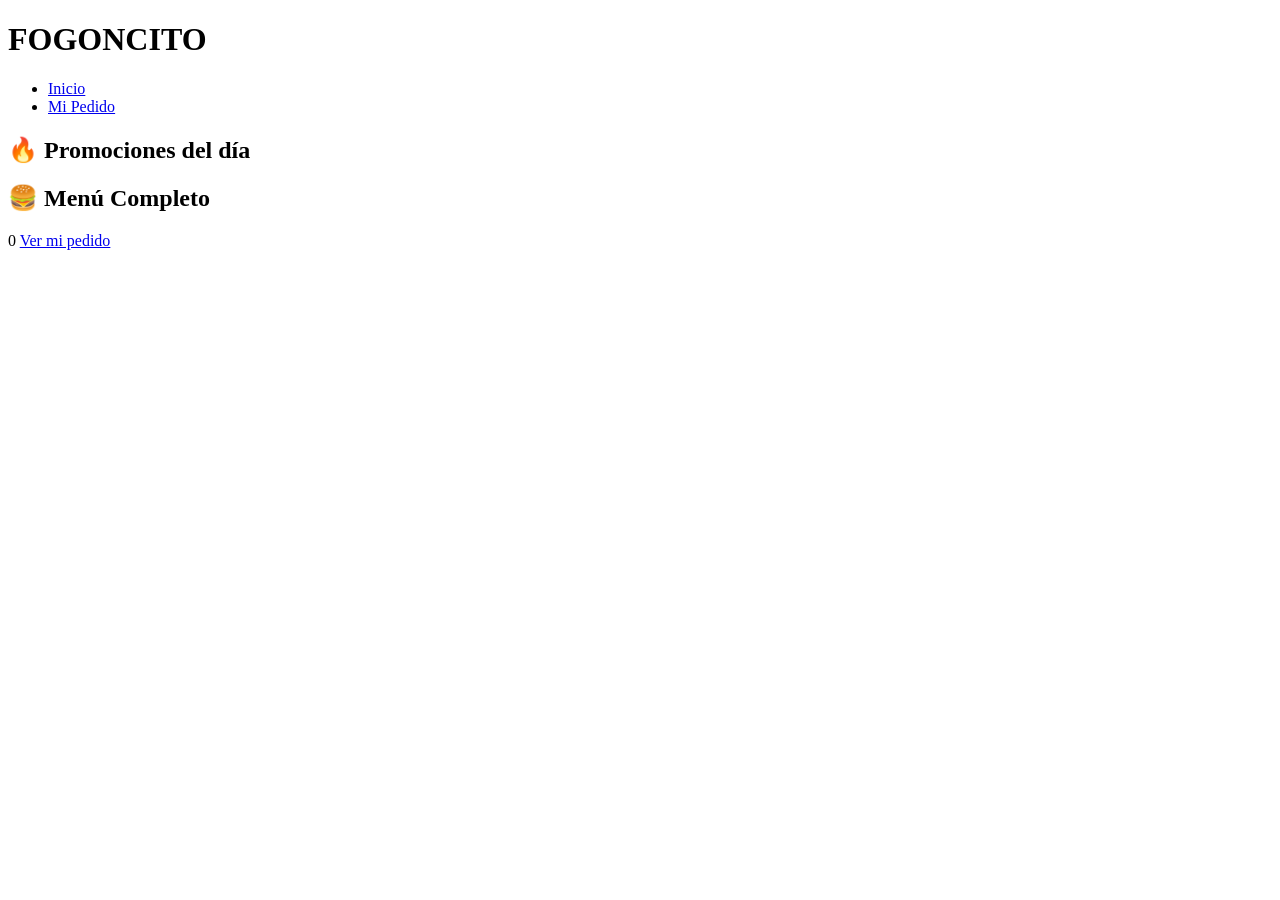
==== index.html @ dc1cc65f "Estructura HTML y estilos base del menú" ====
<!DOCTYPE html>
<html lang="es">
<head>
    <meta charset="UTF-8">
    <meta name="viewport" content="width=device-width, initial-scale=1.0">
    <title>Fogoncito - Hamburguesas</title>
    
    <!-- Conexion con el CSS -->
     <link rel="stylesheet" href="css/styles.css">
</head>
<body>
    <header>
    <div class="logo">
        <h1>FOGONCITO</h1> <!-- Único H1 de la página -->
    </div>
    <nav>
        <ul>
            <li><a href="index.html">Inicio</a></li>
            <li><a href="pages/pedido.html">Mi Pedido</a></li>
        </ul>
    </nav>
</header>

    <!-- Conexion con JS -->
  <script src="js/main.js"></script>
 </body>
</html>
<main>
    <section id="promociones">
        <h2>🔥 Promociones del día</h2>
        <div class="grilla-productos" id="contenedor-promos">
            <!-- JavaScript va a inyectar las tarjetas acá -->
        </div>
    </section>

    <section id="menu-completo">
        <h2>🍔 Menú Completo</h2>
        <div class="grilla-productos" id="contenedor-menu">
            <!-- JavaScript va a inyectar las tarjetas acá -->
        </div>
    </section>
</main>
<footer>
    <div class="carrito-flotante">
        <span id="contador-carrito">0</span>
        <a href="pages/pedido.html">Ver mi pedido</a>
    </div>
</footer>
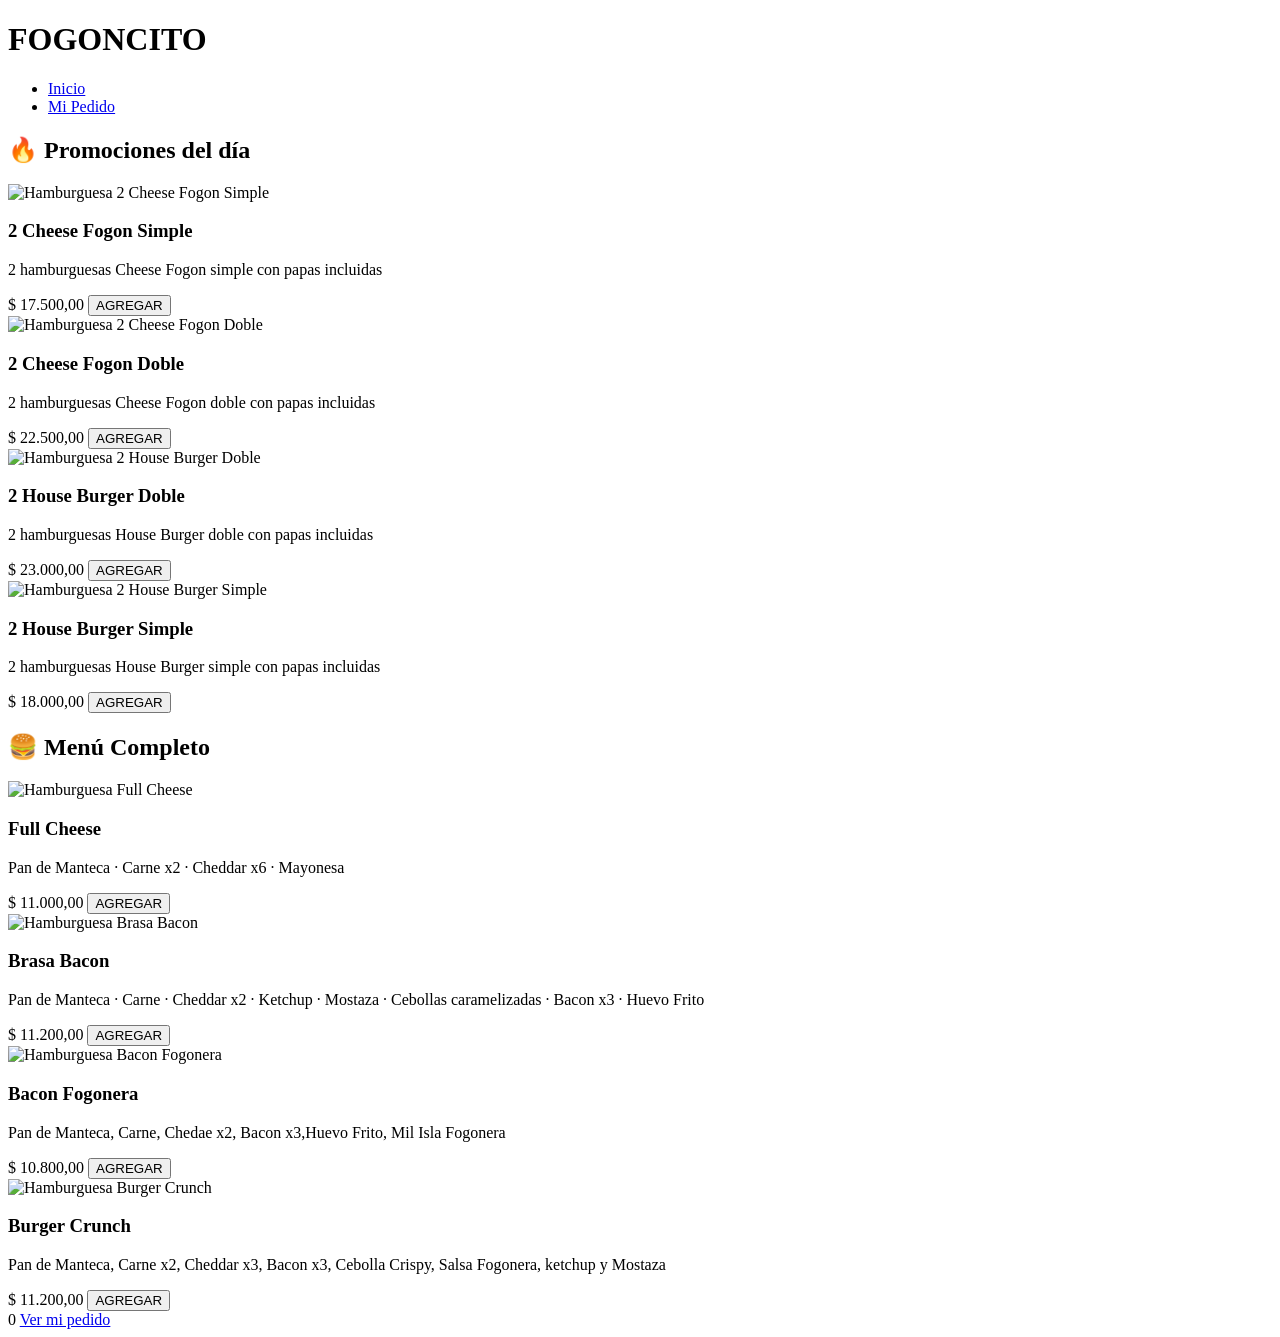
==== commit 6abe8f3a: "Primer commit: Proyecto Fogoncito corregido" ====
--- a/index.html
+++ b/index.html
@@ -10,39 +10,43 @@
 </head>
 <body>
     <header>
-    <div class="logo">
-        <h1>FOGONCITO</h1> <!-- Único H1 de la página -->
-    </div>
-    <nav>
-        <ul>
-            <li><a href="index.html">Inicio</a></li>
-            <li><a href="pages/pedido.html">Mi Pedido</a></li>
-        </ul>
-    </nav>
-</header>
+        <div class="logo">
+            <h1>FOGONCITO</h1> <!-- Único H1 de la página -->
+        </div>
+        <nav>
+            <ul>
+                <li><a href="index.html">Inicio</a></li>
+                <li><a href="pages/pedido.html">Mi Pedido</a></li>
+            </ul>
+        </nav>
+    </header>
 
-    <!-- Conexion con JS -->
-  <script src="js/main.js"></script>
- </body>
-</html>
-<main>
-    <section id="promociones">
-        <h2>🔥 Promociones del día</h2>
-        <div class="grilla-productos" id="contenedor-promos">
-            <!-- JavaScript va a inyectar las tarjetas acá -->
+    <!-- El <main> ahora está DENTRO del body -->
+    <main>
+        <section id="promociones">
+            <h2>🔥 Promociones del día</h2>
+            <div class="grilla-productos" id="contenedor-promos">
+                <!-- JavaScript va a inyectar las tarjetas acá -->
+            </div>
+        </section>
+
+        <section id="menu-completo">
+            <h2>🍔 Menú Completo</h2>
+            <div class="grilla-productos" id="contenedor-menu">
+                <!-- JavaScript va a inyectar las tarjetas acá -->
+            </div>
+        </section>
+    </main>
+
+    <!-- El <footer> ahora está DENTRO del body -->
+    <footer>
+        <div class="carrito-flotante">
+            <span id="contador-carrito">0</span>
+            <a href="pages/pedido.html">Ver mi pedido</a>
         </div>
-    </section>
+    </footer>
 
-    <section id="menu-completo">
-        <h2>🍔 Menú Completo</h2>
-        <div class="grilla-productos" id="contenedor-menu">
-            <!-- JavaScript va a inyectar las tarjetas acá -->
-        </div>
-    </section>
-</main>
-<footer>
-    <div class="carrito-flotante">
-        <span id="contador-carrito">0</span>
-        <a href="pages/pedido.html">Ver mi pedido</a>
-    </div>
-</footer>+    <!-- Conexion con JS (al final del body, es una buena práctica) -->
+    <script src="js/main.js"></script>
+</body>
+</html>
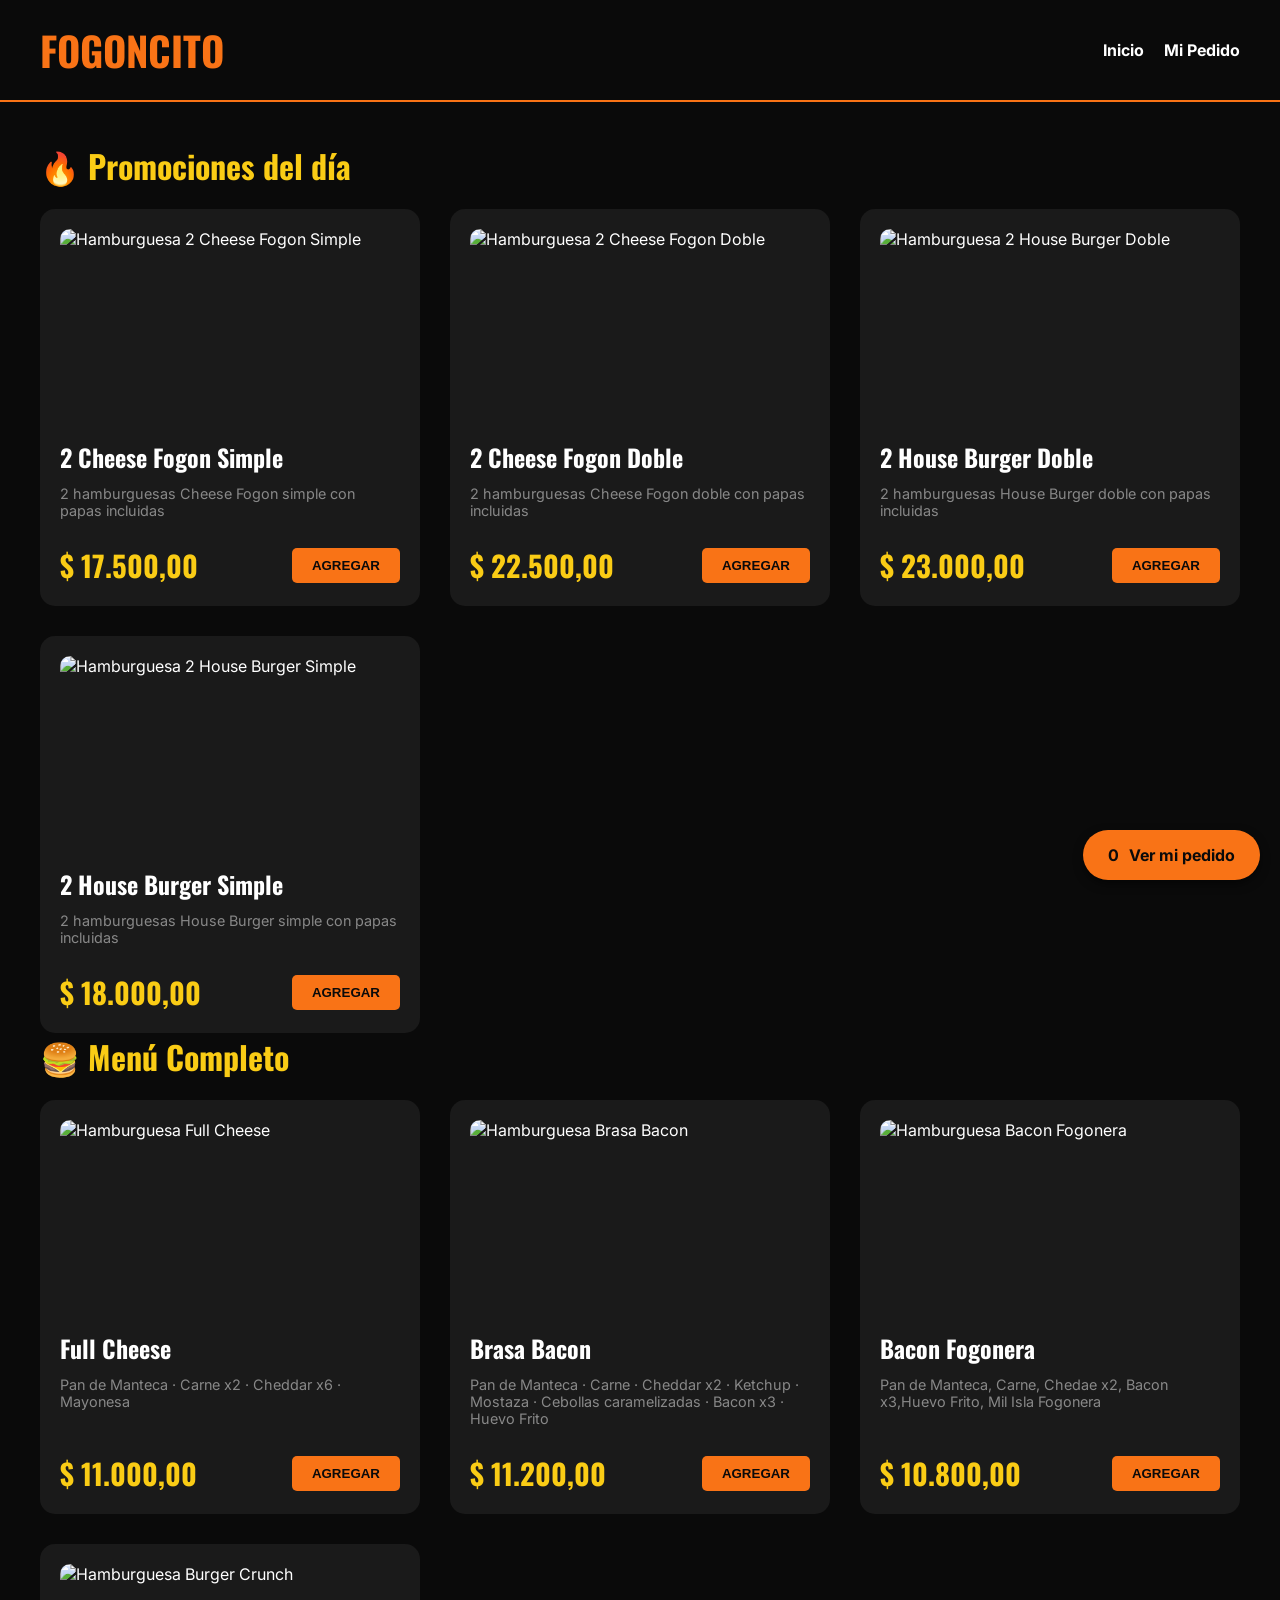
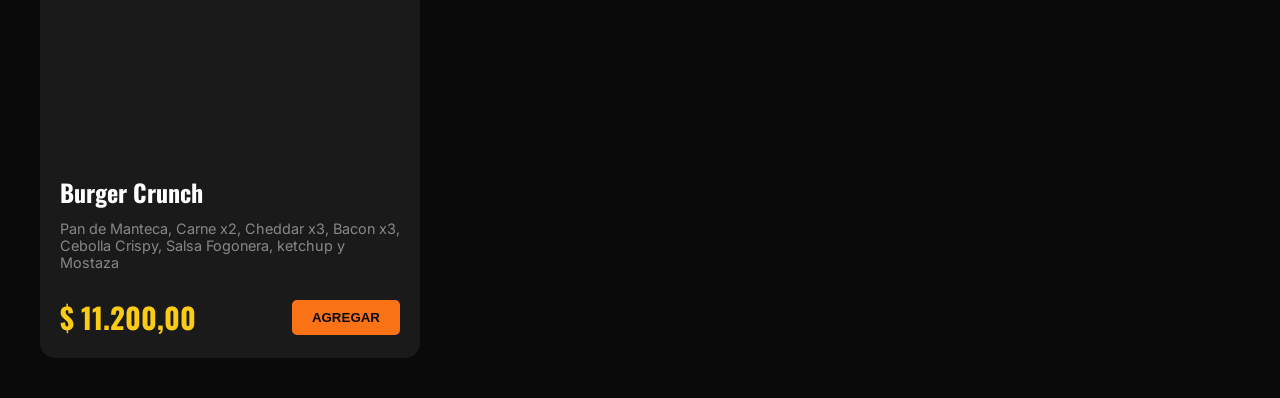
==== commit 3700c2a7: "Corrijo nombre de archivo css y rutas" ====
--- a/index.html
+++ b/index.html
@@ -4,14 +4,12 @@
     <meta charset="UTF-8">
     <meta name="viewport" content="width=device-width, initial-scale=1.0">
     <title>Fogoncito - Hamburguesas</title>
-    
-    <!-- Conexion con el CSS -->
-     <link rel="stylesheet" href="css/styles.css">
+    <link rel="stylesheet" href="css/style.css">
 </head>
 <body>
     <header>
         <div class="logo">
-            <h1>FOGONCITO</h1> <!-- Único H1 de la página -->
+            <h1>FOGONCITO</h1>
         </div>
         <nav>
             <ul>
@@ -21,24 +19,19 @@
         </nav>
     </header>
 
-    <!-- El <main> ahora está DENTRO del body -->
+    <!-- ACÁ VA EL MAIN, ADENTRO DEL BODY -->
     <main>
         <section id="promociones">
             <h2>🔥 Promociones del día</h2>
-            <div class="grilla-productos" id="contenedor-promos">
-                <!-- JavaScript va a inyectar las tarjetas acá -->
-            </div>
+            <div class="grilla-productos" id="contenedor-promos"></div>
         </section>
 
         <section id="menu-completo">
             <h2>🍔 Menú Completo</h2>
-            <div class="grilla-productos" id="contenedor-menu">
-                <!-- JavaScript va a inyectar las tarjetas acá -->
-            </div>
+            <div class="grilla-productos" id="contenedor-menu"></div>
         </section>
     </main>
 
-    <!-- El <footer> ahora está DENTRO del body -->
     <footer>
         <div class="carrito-flotante">
             <span id="contador-carrito">0</span>
@@ -46,7 +39,7 @@
         </div>
     </footer>
 
-    <!-- Conexion con JS (al final del body, es una buena práctica) -->
+    <!-- EL SCRIPT VA AL FINAL, ANTES DE CERRAR EL BODY -->
     <script src="js/main.js"></script>
 </body>
 </html>
--- a/css/style.css
+++ b/css/style.css
@@ -0,0 +1,312 @@
+/* Importar fuentes de Google (Oswald para títulos, Inter para texto) */
+@import url('https://fonts.googleapis.com/css2?family=Inter:wght@400;700&family=Oswald:wght@500;700&display=swap');
+
+/* Variables CSS (Colores de Fogoncito) */
+:root {
+    --fondo-oscuro: #0a0a0a;
+    --fondo-tarjeta: #1a1a1a;
+    --naranja-fuego: #f97316;
+    --amarillo: #facc15;
+    --texto-blanco: #ffffff;
+    --texto-gris: #888888;
+    --fuente-titulo: 'Oswald', sans-serif;
+    --fuente-cuerpo: 'Inter', sans-serif;
+}
+
+/* Reset básico */
+* {
+    margin: 0;
+    padding: 0;
+    box-sizing: border-box;
+}
+
+body {
+    background-color: var(--fondo-oscuro);
+    color: var(--texto-blanco);
+    font-family: var(--fuente-cuerpo);
+}
+
+/* Estilos del Header */
+header {
+    display: flex;
+    justify-content: space-between;
+    align-items: center;
+    padding: 20px 40px;
+    background-color: var(--fondo-oscuro);
+    border-bottom: 2px solid var(--naranja-fuego);
+}
+
+header h1 {
+    font-family: var(--fuente-titulo);
+    color: var(--naranja-fuego);
+    font-size: 2.5rem;
+}
+
+nav ul {
+    list-style: none;
+    display: flex;
+    gap: 20px;
+}
+
+nav a {
+    color: var(--texto-blanco);
+    text-decoration: none;
+    font-weight: bold;
+}
+
+nav a:hover {
+    color: var(--amarillo); /* Estado hover */
+}
+
+/* Secciones y Grillas (Grid) */
+main {
+    padding: 40px;
+}
+
+h2 {
+    font-family: var(--fuente-titulo);
+    color: var(--amarillo);
+    margin-bottom: 20px;
+    font-size: 2rem;
+}
+
+.grilla-productos {
+    display: grid;
+    grid-template-columns: repeat(auto-fit, minmax(300px, 1fr)); /* Responsive automático */
+    gap: 30px;
+}
+
+/* Tarjeta de Producto */
+.tarjeta-producto {
+    background-color: var(--fondo-tarjeta);
+    border-radius: 15px;
+    padding: 20px;
+    display: flex;
+    flex-direction: column;
+    gap: 10px;
+}
+
+.tarjeta-producto img {
+    width: 100%;
+    height: 200px;
+    object-fit: cover;
+    border-radius: 10px;
+}
+
+.tarjeta-producto h3 {
+    font-family: var(--fuente-titulo);
+    font-size: 1.5rem;
+}
+
+.tarjeta-producto p {
+    color: var(--texto-gris);
+    font-size: 0.9rem;
+    flex-grow: 1; /* Empuja el precio hacia abajo */
+}
+
+.precio-y-boton {
+    display: flex;
+    justify-content: space-between;
+    align-items: center;
+    margin-top: 15px;
+}
+
+.precio {
+    font-family: var(--fuente-titulo);
+    color: var(--amarillo); /* Precio destacado (Corrección E1) */
+    font-size: 1.8rem;
+    font-weight: bold;
+}
+
+.btn-agregar {
+    background-color: var(--naranja-fuego);
+    color: var(--fondo-oscuro);
+    border: none;
+    padding: 10px 20px;
+    border-radius: 5px;
+    font-weight: bold;
+    cursor: pointer;
+    transition: transform 0.2s;
+}
+
+.btn-agregar:hover {
+    background-color: var(--amarillo);
+    transform: scale(1.05); /* Efecto hover */
+}
+
+/* Footer / Carrito Flotante */
+.carrito-flotante {
+    position: fixed;
+    bottom: 20px;
+    right: 20px;
+    background-color: var(--naranja-fuego);
+    color: var(--fondo-oscuro);
+    padding: 15px 25px;
+    border-radius: 50px;
+    font-weight: bold;
+    box-shadow: 0 4px 10px rgba(0,0,0,0.5);
+    display: flex;
+    align-items: center;
+    gap: 10px;
+}
+
+.carrito-flotante a {
+    color: var(--fondo-oscuro);
+    text-decoration: none;
+}
+
+/* MEDIA QUERY (Responsive) */
+@media (max-width: 768px) {
+    header {
+        flex-direction: column;
+        gap: 10px;
+    }
+    main {
+        padding: 20px;
+    }
+    .grilla-productos {
+        grid-template-columns: 1fr; /* Una sola columna en celular */
+    }
+}
+/* ========================================= */
+/* ESTILOS PARA LA PÁGINA DE PEDIDO          */
+/* ========================================= */
+
+.lista-carrito {
+    background-color: var(--fondo-tarjeta);
+    border-radius: 15px;
+    padding: 20px;
+    margin-bottom: 20px;
+    min-height: 100px;
+}
+
+/* Estilo de cada fila del carrito */
+.item-carrito {
+    display: flex;
+    justify-content: space-between;
+    align-items: center;
+    padding: 10px 0;
+    border-bottom: 1px solid #333;
+}
+
+.item-carrito:last-child {
+    border-bottom: none;
+}
+
+.item-nombre {
+    font-weight: bold;
+}
+
+.item-precio {
+    color: var(--amarillo);
+    font-family: var(--fuente-titulo);
+    font-size: 1.2rem;
+}
+
+/* Carrito vacío */
+.carrito-vacio {
+    color: var(--texto-gris);
+    text-align: center;
+    padding: 20px;
+}
+
+/* Total a pagar */
+.total-pedido {
+    text-align: right;
+    margin-bottom: 40px;
+    padding-right: 20px;
+}
+
+.total-pedido h3 {
+    font-family: var(--fuente-titulo);
+    font-size: 2rem;
+    color: var(--amarillo);
+}
+
+/* Formulario */
+.formulario-datos {
+    background-color: var(--fondo-tarjeta);
+    border-radius: 15px;
+    padding: 30px;
+    max-width: 600px;
+    margin: 0 auto;
+}
+
+.formulario-datos h2 {
+    margin-bottom: 20px;
+}
+
+.campo {
+    display: flex;
+    flex-direction: column;
+    margin-bottom: 20px;
+}
+
+.campo label {
+    font-weight: bold;
+    margin-bottom: 5px;
+    color: var(--texto-blanco);
+}
+
+.campo input {
+    padding: 12px;
+    border-radius: 8px;
+    border: 2px solid #333;
+    background-color: var(--fondo-oscuro);
+    color: var(--texto-blanco);
+    font-size: 1rem;
+    font-family: var(--fuente-cuerpo);
+    transition: border-color 0.3s;
+}
+
+/* Estado focus del input (accesibilidad) */
+.campo input:focus {
+    outline: none;
+    border-color: var(--naranja-fuego);
+}
+
+/* Mensaje de error del formulario */
+.error-mensaje {
+    color: #ff4444;
+    font-size: 0.85rem;
+    margin-top: 5px;
+    min-height: 20px; /* Reserva espacio para que no salte el layout */
+}
+
+/* Info del envío (E4 del feedback) */
+.info-envio {
+    background-color: #2a2a2a;
+    padding: 12px;
+    border-radius: 8px;
+    margin-bottom: 20px;
+    color: var(--texto-gris);
+    border-left: 4px solid var(--naranja-fuego);
+}
+
+.info-envio strong {
+    color: var(--amarillo);
+}
+
+/* Botón de confirmar */
+.btn-confirmar {
+    width: 100%;
+    background-color: var(--naranja-fuego);
+    color: var(--fondo-oscuro);
+    border: none;
+    padding: 15px;
+    border-radius: 8px;
+    font-family: var(--fuente-titulo);
+    font-size: 1.3rem;
+    font-weight: bold;
+    cursor: pointer;
+    transition: background-color 0.3s, transform 0.2s;
+}
+
+.btn-confirmar:hover {
+    background-color: var(--amarillo);
+    transform: scale(1.02);
+}
+
+.btn-confirmar:focus {
+    outline: 3px solid var(--amarillo);
+}
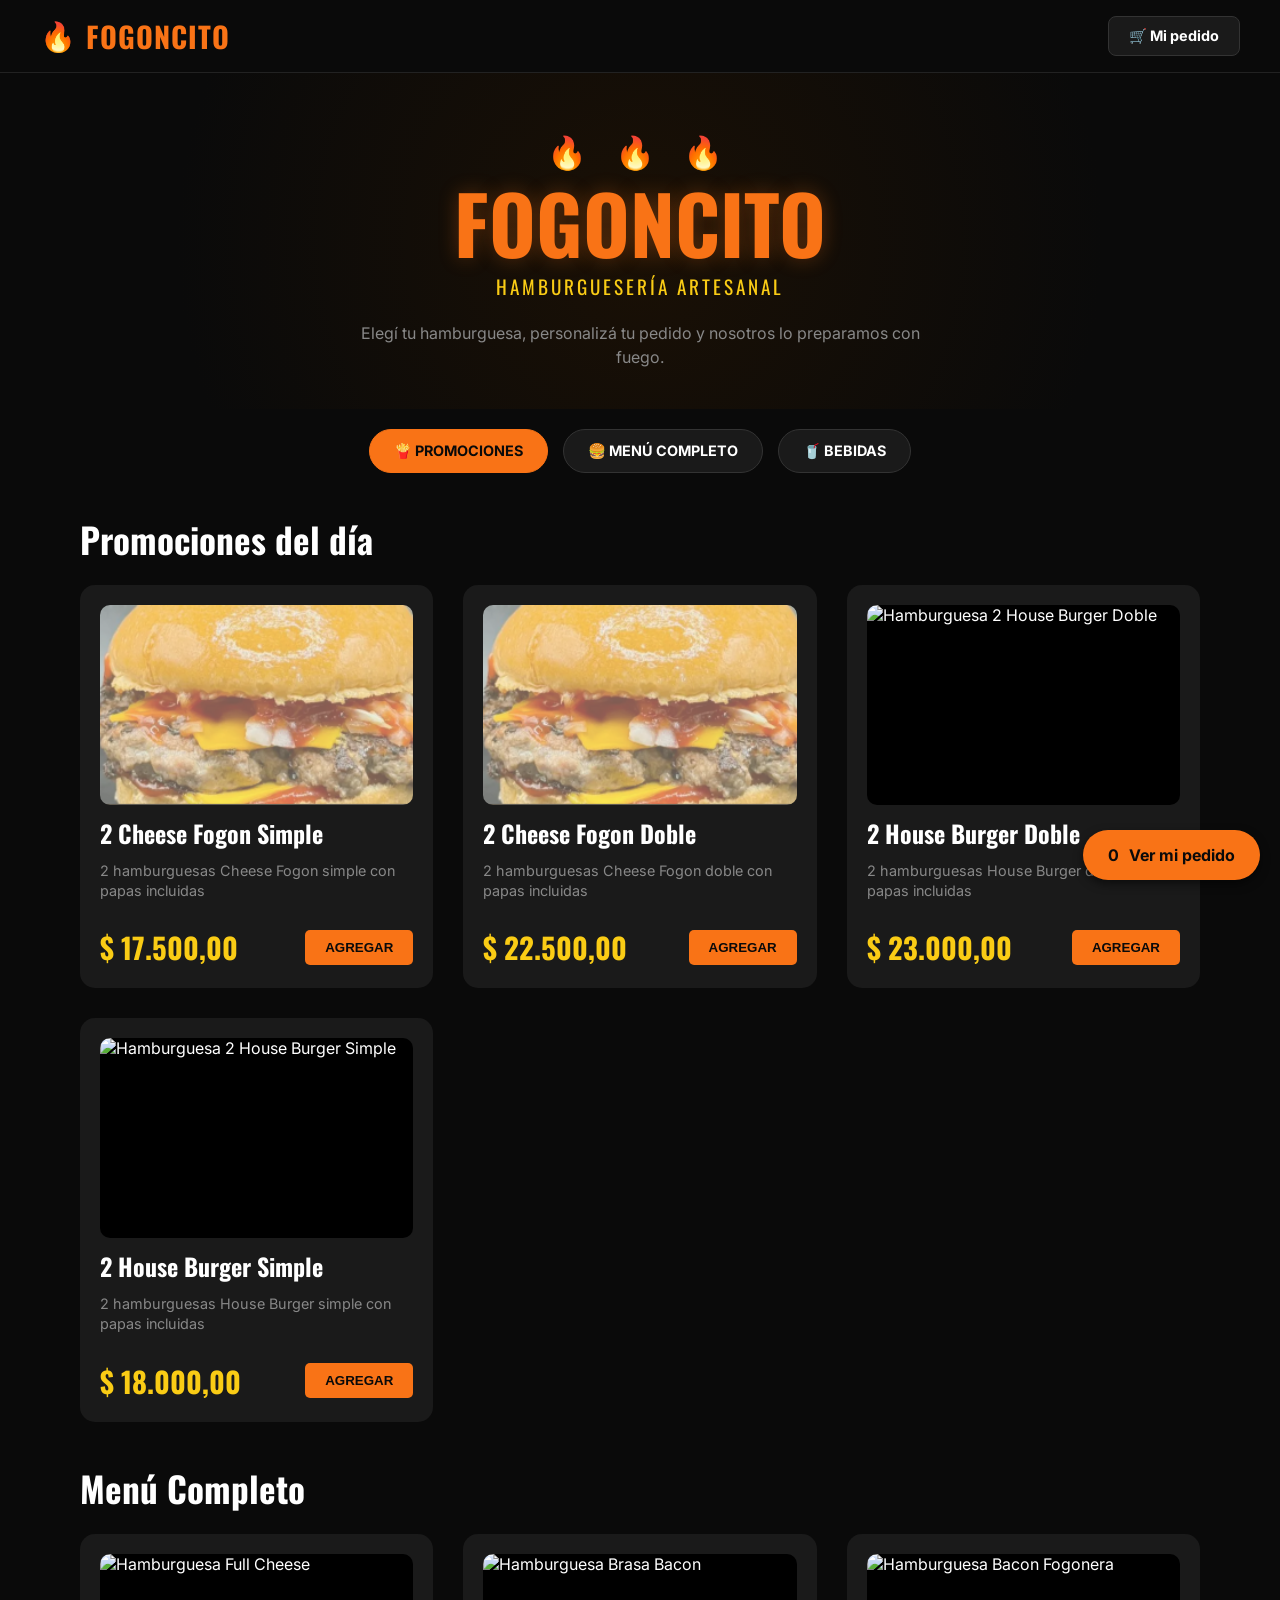
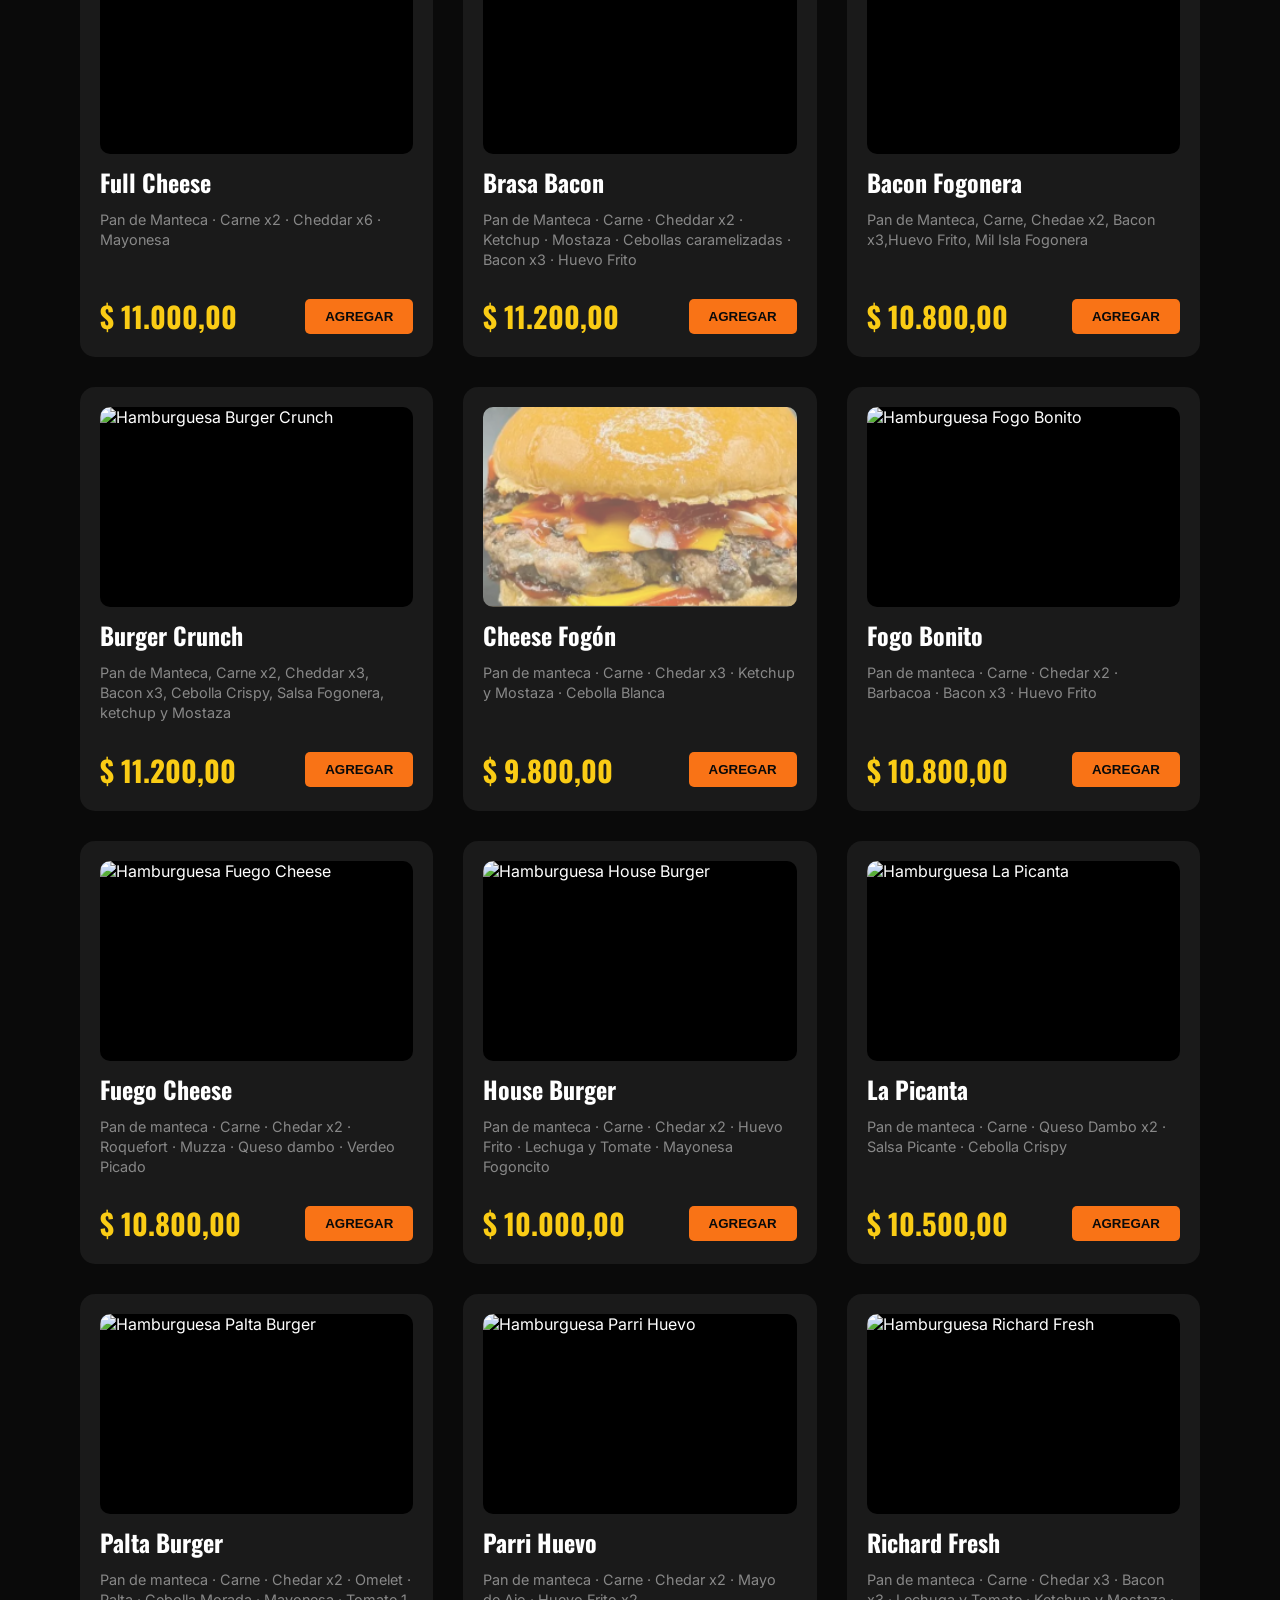
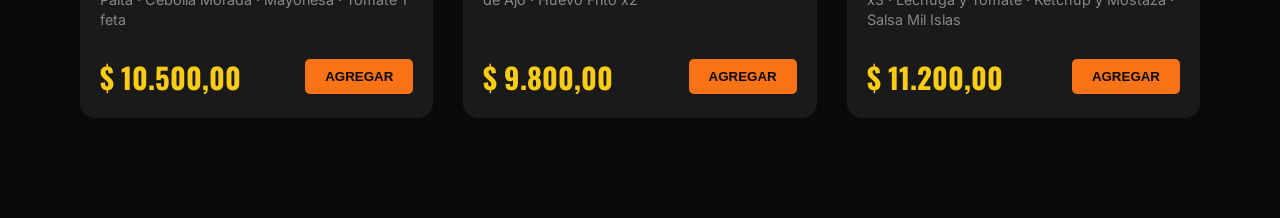
==== commit 8b78433d: "Corrección de estilos y estructura según diseño de Figma" ====
--- a/index.html
+++ b/index.html
@@ -7,31 +7,49 @@
     <link rel="stylesheet" href="css/style.css">
 </head>
 <body>
+    <!-- HEADER -->
     <header>
         <div class="logo">
+            <span class="logo-icon">🔥</span>
             <h1>FOGONCITO</h1>
         </div>
         <nav>
             <ul>
-                <li><a href="index.html">Inicio</a></li>
-                <li><a href="pages/pedido.html">Mi Pedido</a></li>
+                <!-- El botón de Mi Pedido ahora tiene estilo de botón -->
+                <li><a href="pages/pedido.html" class="btn-header">🛒 Mi pedido</a></li>
             </ul>
         </nav>
     </header>
 
-    <!-- ACÁ VA EL MAIN, ADENTRO DEL BODY -->
+    <!-- HERO SECTION (Nuevo, según Figma) -->
+    <section class="hero">
+        <div class="hero-iconos">🔥 🔥 🔥</div>
+        <h1 class="hero-titulo">FOGONCITO</h1>
+        <p class="hero-subtitulo">HAMBURGUESERÍA ARTESANAL</p>
+        <p class="hero-descripcion">Elegí tu hamburguesa, personalizá tu pedido y nosotros lo preparamos con fuego.</p>
+    </section>
+
+    <!-- FILTROS / BOTONES DE CATEGORÍA (Nuevo, según Figma) -->
+    <div class="filtros">
+        <button class="btn-filtro activo">🍟 PROMOCIONES</button>
+        <button class="btn-filtro">🍔 MENÚ COMPLETO</button>
+        <button class="btn-filtro">🥤 BEBIDAS</button>
+    </div>
+
+    <!-- MAIN -->
     <main>
         <section id="promociones">
-            <h2>🔥 Promociones del día</h2>
+            <h2>Promociones del día</h2>
             <div class="grilla-productos" id="contenedor-promos"></div>
         </section>
 
         <section id="menu-completo">
-            <h2>🍔 Menú Completo</h2>
+            <h2>Menú Completo</h2>
             <div class="grilla-productos" id="contenedor-menu"></div>
         </section>
     </main>
 
+    <!-- FOOTER / CARRITO FLOTANTE -->
     <footer>
         <div class="carrito-flotante">
             <span id="contador-carrito">0</span>
@@ -39,7 +57,6 @@
         </div>
     </footer>
 
-    <!-- EL SCRIPT VA AL FINAL, ANTES DE CERRAR EL BODY -->
     <script src="js/main.js"></script>
 </body>
 </html>
--- a/css/style.css
+++ b/css/style.css
@@ -26,20 +26,33 @@
     font-family: var(--fuente-cuerpo);
 }
 
-/* Estilos del Header */
+/* ========================================= */
+/* ESTILOS DEL HEADER                        */
+/* ========================================= */
 header {
     display: flex;
     justify-content: space-between;
     align-items: center;
-    padding: 20px 40px;
+    padding: 15px 40px;
     background-color: var(--fondo-oscuro);
-    border-bottom: 2px solid var(--naranja-fuego);
+    border-bottom: 1px solid #222;
+}
+
+.logo {
+    display: flex;
+    align-items: center;
+    gap: 10px;
+}
+
+.logo-icon {
+    font-size: 1.8rem;
 }
 
 header h1 {
     font-family: var(--fuente-titulo);
     color: var(--naranja-fuego);
-    font-size: 2.5rem;
+    font-size: 1.8rem;
+    letter-spacing: 1px;
 }
 
 nav ul {
@@ -48,32 +61,119 @@
     gap: 20px;
 }
 
-nav a {
+.btn-header {
+    background-color: #1a1a1a;
     color: var(--texto-blanco);
     text-decoration: none;
-    font-weight: bold;
-}
-
-nav a:hover {
-    color: var(--amarillo); /* Estado hover */
-}
-
-/* Secciones y Grillas (Grid) */
+    padding: 10px 20px;
+    border-radius: 8px;
+    font-weight: bold;
+    font-size: 0.9rem;
+    display: flex;
+    align-items: center;
+    gap: 8px;
+    border: 1px solid #333;
+    transition: background 0.3s;
+}
+
+.btn-header:hover {
+    background-color: #333;
+}
+
+/* ========================================= */
+/* HERO SECTION (Nuevo)                      */
+/* ========================================= */
+.hero {
+    text-align: center;
+    padding: 60px 20px 40px;
+    background: radial-gradient(circle at center, #1a1005 0%, var(--fondo-oscuro) 70%);
+}
+
+.hero-iconos {
+    font-size: 2rem;
+    margin-bottom: 10px;
+    letter-spacing: 10px;
+}
+
+.hero-titulo {
+    font-family: var(--fuente-titulo);
+    font-size: 5rem;
+    color: var(--naranja-fuego);
+    line-height: 1;
+    margin-bottom: 10px;
+    text-shadow: 0 0 20px rgba(249, 115, 22, 0.3);
+}
+
+.hero-subtitulo {
+    font-family: var(--fuente-titulo);
+    color: var(--amarillo);
+    font-size: 1.2rem;
+    letter-spacing: 3px;
+    margin-bottom: 20px;
+}
+
+.hero-descripcion {
+    color: var(--texto-gris);
+    max-width: 600px;
+    margin: 0 auto;
+    font-size: 1rem;
+    line-height: 1.5;
+}
+
+/* ========================================= */
+/* FILTROS / BOTONES DE CATEGORÍA (Nuevo)    */
+/* ========================================= */
+.filtros {
+    display: flex;
+    justify-content: center;
+    gap: 15px;
+    padding: 20px 0 40px;
+}
+
+.btn-filtro {
+    background-color: #1a1a1a;
+    color: var(--texto-blanco);
+    border: 1px solid #333;
+    padding: 12px 24px;
+    border-radius: 30px;
+    font-family: var(--fuente-cuerpo);
+    font-weight: bold;
+    font-size: 0.9rem;
+    cursor: pointer;
+    transition: all 0.3s;
+}
+
+.btn-filtro.activo {
+    background-color: var(--naranja-fuego);
+    color: var(--fondo-oscuro);
+    border-color: var(--naranja-fuego);
+}
+
+.btn-filtro:hover:not(.activo) {
+    background-color: #333;
+}
+
+/* ========================================= */
+/* SECCIONES Y GRILLAS                       */
+/* ========================================= */
 main {
-    padding: 40px;
+    padding: 0 40px 60px;
+    max-width: 1200px;
+    margin: 0 auto;
 }
 
 h2 {
     font-family: var(--fuente-titulo);
-    color: var(--amarillo);
-    margin-bottom: 20px;
-    font-size: 2rem;
+    color: var(--texto-blanco);
+    margin-bottom: 20px;
+    font-size: 2.2rem;
 }
 
 .grilla-productos {
     display: grid;
-    grid-template-columns: repeat(auto-fit, minmax(300px, 1fr)); /* Responsive automático */
+    grid-template-columns: repeat(auto-fit, minmax(300px, 1fr));
     gap: 30px;
+    margin-bottom: 40px;
 }
 
 /* Tarjeta de Producto */
@@ -84,6 +184,11 @@
     display: flex;
     flex-direction: column;
     gap: 10px;
+    transition: transform 0.3s;
+}
+
+.tarjeta-producto:hover {
+    transform: translateY(-5px);
 }
 
 .tarjeta-producto img {
@@ -91,17 +196,20 @@
     height: 200px;
     object-fit: cover;
     border-radius: 10px;
+    background-color: #000;
 }
 
 .tarjeta-producto h3 {
     font-family: var(--fuente-titulo);
     font-size: 1.5rem;
+    color: var(--texto-blanco);
 }
 
 .tarjeta-producto p {
     color: var(--texto-gris);
     font-size: 0.9rem;
-    flex-grow: 1; /* Empuja el precio hacia abajo */
+    flex-grow: 1;
+    line-height: 1.4;
 }
 
 .precio-y-boton {
@@ -113,7 +221,7 @@
 
 .precio {
     font-family: var(--fuente-titulo);
-    color: var(--amarillo); /* Precio destacado (Corrección E1) */
+    color: var(--amarillo);
     font-size: 1.8rem;
     font-weight: bold;
 }
@@ -126,15 +234,17 @@
     border-radius: 5px;
     font-weight: bold;
     cursor: pointer;
-    transition: transform 0.2s;
+    transition: transform 0.2s, background 0.2s;
 }
 
 .btn-agregar:hover {
     background-color: var(--amarillo);
-    transform: scale(1.05); /* Efecto hover */
-}
-
-/* Footer / Carrito Flotante */
+    transform: scale(1.05);
+}
+
+/* ========================================= */
+/* FOOTER / CARRITO FLOTANTE                 */
+/* ========================================= */
 .carrito-flotante {
     position: fixed;
     bottom: 20px;
@@ -148,6 +258,7 @@
     display: flex;
     align-items: center;
     gap: 10px;
+    z-index: 100;
 }
 
 .carrito-flotante a {
@@ -155,23 +266,37 @@
     text-decoration: none;
 }
 
-/* MEDIA QUERY (Responsive) */
+/* ========================================= */
+/* MEDIA QUERY (Responsive)                  */
+/* ========================================= */
 @media (max-width: 768px) {
     header {
         flex-direction: column;
-        gap: 10px;
+        gap: 15px;
+        padding: 15px;
+    }
+    .hero-titulo {
+        font-size: 3rem;
+    }
+    .filtros {
+        flex-wrap: wrap;
+        padding: 10px 15px;
+    }
+    .btn-filtro {
+        padding: 10px 15px;
+        font-size: 0.8rem;
     }
     main {
-        padding: 20px;
+        padding: 0 15px 40px;
     }
     .grilla-productos {
-        grid-template-columns: 1fr; /* Una sola columna en celular */
-    }
-}
+        grid-template-columns: 1fr;
+    }
+}
+
 /* ========================================= */
 /* ESTILOS PARA LA PÁGINA DE PEDIDO          */
 /* ========================================= */
-
 .lista-carrito {
     background-color: var(--fondo-tarjeta);
     border-radius: 15px;
@@ -180,7 +305,6 @@
     min-height: 100px;
 }
 
-/* Estilo de cada fila del carrito */
 .item-carrito {
     display: flex;
     justify-content: space-between;
@@ -203,14 +327,12 @@
     font-size: 1.2rem;
 }
 
-/* Carrito vacío */
 .carrito-vacio {
     color: var(--texto-gris);
     text-align: center;
     padding: 20px;
 }
 
-/* Total a pagar */
 .total-pedido {
     text-align: right;
     margin-bottom: 40px;
@@ -223,7 +345,6 @@
     color: var(--amarillo);
 }
 
-/* Formulario */
 .formulario-datos {
     background-color: var(--fondo-tarjeta);
     border-radius: 15px;
@@ -259,21 +380,18 @@
     transition: border-color 0.3s;
 }
 
-/* Estado focus del input (accesibilidad) */
 .campo input:focus {
     outline: none;
     border-color: var(--naranja-fuego);
 }
 
-/* Mensaje de error del formulario */
 .error-mensaje {
     color: #ff4444;
     font-size: 0.85rem;
     margin-top: 5px;
-    min-height: 20px; /* Reserva espacio para que no salte el layout */
-}
-
-/* Info del envío (E4 del feedback) */
+    min-height: 20px;
+}
+
 .info-envio {
     background-color: #2a2a2a;
     padding: 12px;
@@ -287,7 +405,6 @@
     color: var(--amarillo);
 }
 
-/* Botón de confirmar */
 .btn-confirmar {
     width: 100%;
     background-color: var(--naranja-fuego);
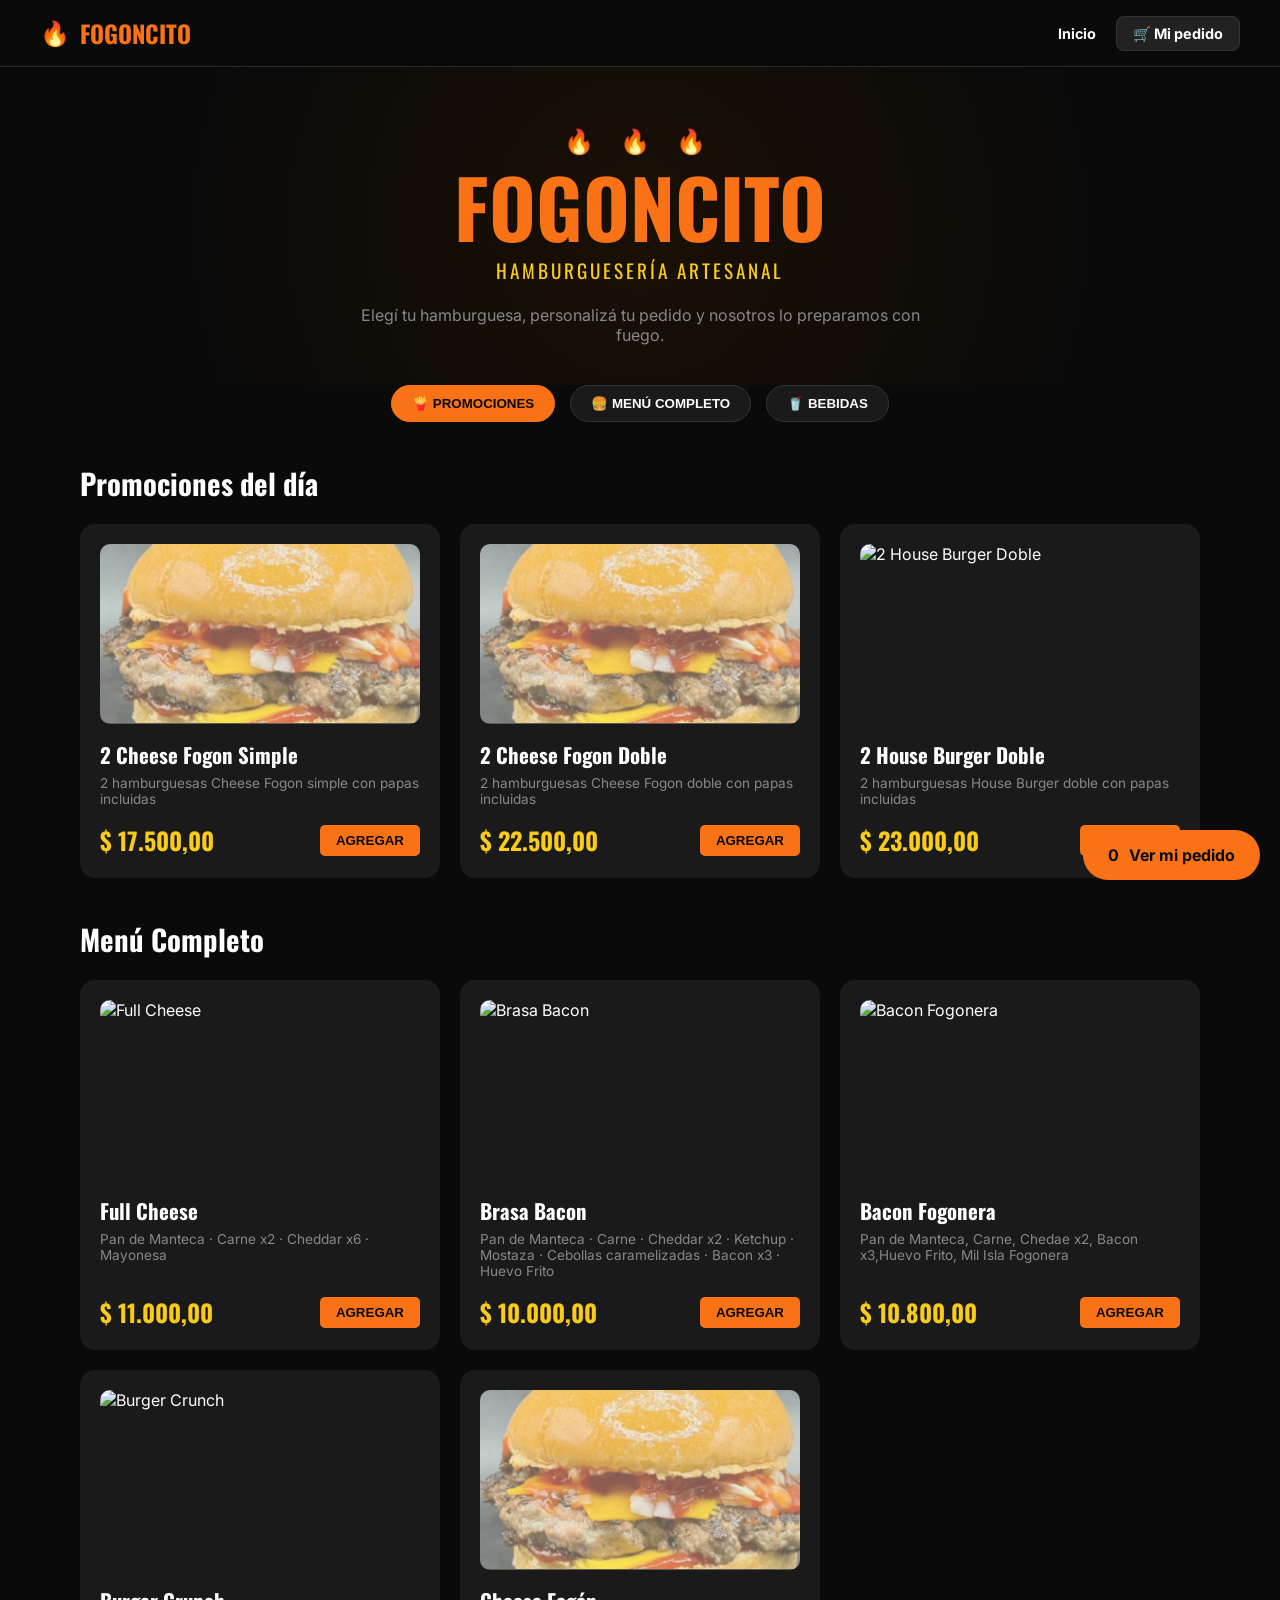
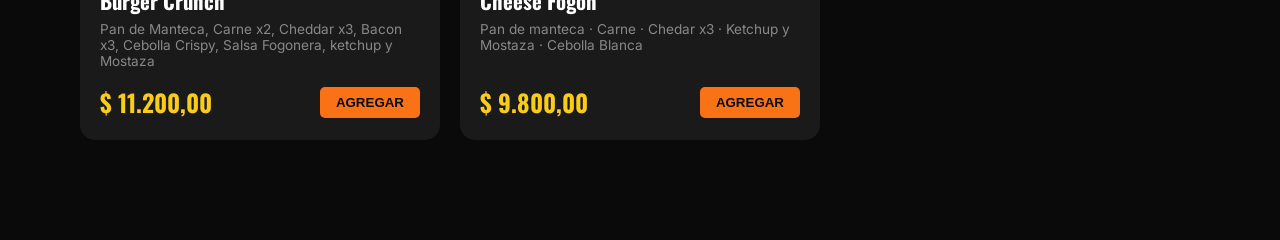
==== commit e35d5ffa: "Agegacion de pantallas faltantes" ====
--- a/index.html
+++ b/index.html
@@ -15,13 +15,13 @@
         </div>
         <nav>
             <ul>
-                <!-- El botón de Mi Pedido ahora tiene estilo de botón -->
+                <li><a href="index.html" class="nav-link">Inicio</a></li>
                 <li><a href="pages/pedido.html" class="btn-header">🛒 Mi pedido</a></li>
             </ul>
         </nav>
     </header>
 
-    <!-- HERO SECTION (Nuevo, según Figma) -->
+    <!-- HERO SECTION (La parte del medio de la Foto 2) -->
     <section class="hero">
         <div class="hero-iconos">🔥 🔥 🔥</div>
         <h1 class="hero-titulo">FOGONCITO</h1>
@@ -29,11 +29,11 @@
         <p class="hero-descripcion">Elegí tu hamburguesa, personalizá tu pedido y nosotros lo preparamos con fuego.</p>
     </section>
 
-    <!-- FILTROS / BOTONES DE CATEGORÍA (Nuevo, según Figma) -->
+    <!-- FILTROS -->
     <div class="filtros">
-        <button class="btn-filtro activo">🍟 PROMOCIONES</button>
-        <button class="btn-filtro">🍔 MENÚ COMPLETO</button>
-        <button class="btn-filtro">🥤 BEBIDAS</button>
+        <button class="btn-filtro activo" onclick="filtrar('promos')">🍟 PROMOCIONES</button>
+        <button class="btn-filtro" onclick="filtrar('menu')">🍔 MENÚ COMPLETO</button>
+        <button class="btn-filtro" onclick="filtrar('bebidas')">🥤 BEBIDAS</button>
     </div>
 
     <!-- MAIN -->
@@ -49,7 +49,6 @@
         </section>
     </main>
 
-    <!-- FOOTER / CARRITO FLOTANTE -->
     <footer>
         <div class="carrito-flotante">
             <span id="contador-carrito">0</span>
--- a/css/style.css
+++ b/css/style.css
@@ -1,7 +1,5 @@
-/* Importar fuentes de Google (Oswald para títulos, Inter para texto) */
 @import url('https://fonts.googleapis.com/css2?family=Inter:wght@400;700&family=Oswald:wght@500;700&display=swap');
 
-/* Variables CSS (Colores de Fogoncito) */
 :root {
     --fondo-oscuro: #0a0a0a;
     --fondo-tarjeta: #1a1a1a;
@@ -9,16 +7,12 @@
     --amarillo: #facc15;
     --texto-blanco: #ffffff;
     --texto-gris: #888888;
+    --borde-sutil: #2a2a2a;
     --fuente-titulo: 'Oswald', sans-serif;
     --fuente-cuerpo: 'Inter', sans-serif;
 }
 
-/* Reset básico */
-* {
-    margin: 0;
-    padding: 0;
-    box-sizing: border-box;
-}
+* { margin: 0; padding: 0; box-sizing: border-box; }
 
 body {
     background-color: var(--fondo-oscuro);
@@ -26,404 +20,174 @@
     font-family: var(--fuente-cuerpo);
 }
 
-/* ========================================= */
-/* ESTILOS DEL HEADER                        */
-/* ========================================= */
+/* HEADER */
 header {
     display: flex;
     justify-content: space-between;
     align-items: center;
     padding: 15px 40px;
-    background-color: var(--fondo-oscuro);
-    border-bottom: 1px solid #222;
+    border-bottom: 1px solid var(--borde-sutil);
 }
 
-.logo {
-    display: flex;
-    align-items: center;
-    gap: 10px;
-}
+.logo { display: flex; align-items: center; gap: 10px; }
+.logo-icon { font-size: 1.5rem; }
+header h1 { font-family: var(--fuente-titulo); color: var(--naranja-fuego); font-size: 1.5rem; }
 
-.logo-icon {
-    font-size: 1.8rem;
-}
+nav ul { list-style: none; display: flex; gap: 20px; align-items: center; }
+.nav-link { color: var(--texto-blanco); text-decoration: none; font-weight: bold; font-size: 0.9rem; }
+.btn-header { background-color: #222; color: var(--texto-blanco); text-decoration: none; padding: 8px 16px; border-radius: 8px; font-weight: bold; font-size: 0.9rem; border: 1px solid #333; }
 
-header h1 {
-    font-family: var(--fuente-titulo);
-    color: var(--naranja-fuego);
-    font-size: 1.8rem;
-    letter-spacing: 1px;
-}
-
-nav ul {
-    list-style: none;
-    display: flex;
-    gap: 20px;
-}
-
-.btn-header {
-    background-color: #1a1a1a;
-    color: var(--texto-blanco);
-    text-decoration: none;
-    padding: 10px 20px;
-    border-radius: 8px;
-    font-weight: bold;
-    font-size: 0.9rem;
-    display: flex;
-    align-items: center;
-    gap: 8px;
-    border: 1px solid #333;
-    transition: background 0.3s;
-}
-
-.btn-header:hover {
-    background-color: #333;
-}
-
-/* ========================================= */
-/* HERO SECTION (Nuevo)                      */
-/* ========================================= */
+/* HERO */
 .hero {
     text-align: center;
     padding: 60px 20px 40px;
     background: radial-gradient(circle at center, #1a1005 0%, var(--fondo-oscuro) 70%);
 }
+.hero-iconos { font-size: 1.5rem; margin-bottom: 10px; letter-spacing: 10px; }
+.hero-titulo { font-family: var(--fuente-titulo); font-size: 5rem; color: var(--naranja-fuego); line-height: 1; margin-bottom: 10px; }
+.hero-subtitulo { font-family: var(--fuente-titulo); color: var(--amarillo); font-size: 1.2rem; letter-spacing: 3px; margin-bottom: 20px; }
+.hero-descripcion { color: var(--texto-gris); max-width: 600px; margin: 0 auto; font-size: 1rem; }
 
-.hero-iconos {
-    font-size: 2rem;
-    margin-bottom: 10px;
-    letter-spacing: 10px;
+/* FILTROS */
+.filtros { display: flex; justify-content: center; gap: 15px; padding: 0 0 40px; }
+.btn-filtro { background-color: #1a1a1a; color: var(--texto-blanco); border: 1px solid #333; padding: 10px 20px; border-radius: 30px; font-weight: bold; cursor: pointer; }
+.btn-filtro.activo { background-color: var(--naranja-fuego); color: var(--fondo-oscuro); border-color: var(--naranja-fuego); }
+
+/* MAIN & GRILLA */
+main { padding: 0 40px 60px; max-width: 1200px; margin: 0 auto; }
+h2 { font-family: var(--fuente-titulo); margin-bottom: 20px; font-size: 1.8rem; }
+.grilla-productos { display: grid; grid-template-columns: repeat(auto-fit, minmax(280px, 1fr)); gap: 20px; margin-bottom: 40px; }
+
+/* TARJETAS */
+.tarjeta-producto { background-color: var(--fondo-tarjeta); border-radius: 15px; padding: 20px; display: flex; flex-direction: column; }
+.tarjeta-producto img { width: 100%; height: 180px; object-fit: cover; border-radius: 10px; margin-bottom: 15px; }
+.tarjeta-producto h3 { font-family: var(--fuente-titulo); font-size: 1.3rem; margin-bottom: 5px; }
+.tarjeta-producto p { color: var(--texto-gris); font-size: 0.85rem; flex-grow: 1; margin-bottom: 15px; }
+.precio-y-boton { display: flex; justify-content: space-between; align-items: center; }
+.precio { font-family: var(--fuente-titulo); color: var(--amarillo); font-size: 1.5rem; font-weight: bold; }
+.btn-agregar { background-color: var(--naranja-fuego); color: var(--fondo-oscuro); border: none; padding: 8px 16px; border-radius: 5px; font-weight: bold; cursor: pointer; }
+
+/* CARRITO FLOTANTE */
+.carrito-flotante { position: fixed; bottom: 20px; right: 20px; background-color: var(--naranja-fuego); color: var(--fondo-oscuro); padding: 15px 25px; border-radius: 50px; font-weight: bold; display: flex; gap: 10px; }
+.carrito-flotante a { color: var(--fondo-oscuro); text-decoration: none; }
+
+/* ========================================= */
+/* ESTILOS CHECKOUT (PEDIDO.HTML)            */
+/* ========================================= */
+
+.checkout-container {
+    max-width: 800px;
+    margin: 40px auto;
+    padding: 0 20px;
 }
 
-.hero-titulo {
-    font-family: var(--fuente-titulo);
-    font-size: 5rem;
-    color: var(--naranja-fuego);
-    line-height: 1;
-    margin-bottom: 10px;
-    text-shadow: 0 0 20px rgba(249, 115, 22, 0.3);
+.checkout-header {
+    display: flex;
+    align-items: center;
+    gap: 20px;
+    margin-bottom: 40px;
+}
+.btn-volver {
+    background-color: #222;
+    color: var(--texto-blanco);
+    text-decoration: none;
+    padding: 8px 16px;
+    border-radius: 20px;
+    font-size: 0.9rem;
+    border: 1px solid #333;
 }
 
-.hero-subtitulo {
-    font-family: var(--fuente-titulo);
-    color: var(--amarillo);
-    font-size: 1.2rem;
-    letter-spacing: 3px;
-    margin-bottom: 20px;
-}
-
-.hero-descripcion {
-    color: var(--texto-gris);
-    max-width: 600px;
-    margin: 0 auto;
-    font-size: 1rem;
-    line-height: 1.5;
-}
-
-/* ========================================= */
-/* FILTROS / BOTONES DE CATEGORÍA (Nuevo)    */
-/* ========================================= */
-.filtros {
-    display: flex;
-    justify-content: center;
-    gap: 15px;
-    padding: 20px 0 40px;
-}
-
-.btn-filtro {
-    background-color: #1a1a1a;
-    color: var(--texto-blanco);
-    border: 1px solid #333;
-    padding: 12px 24px;
-    border-radius: 30px;
-    font-family: var(--fuente-cuerpo);
-    font-weight: bold;
-    font-size: 0.9rem;
-    cursor: pointer;
-    transition: all 0.3s;
-}
-
-.btn-filtro.activo {
-    background-color: var(--naranja-fuego);
-    color: var(--fondo-oscuro);
-    border-color: var(--naranja-fuego);
-}
-
-.btn-filtro:hover:not(.activo) {
-    background-color: #333;
-}
-
-/* ========================================= */
-/* SECCIONES Y GRILLAS                       */
-/* ========================================= */
-main {
-    padding: 0 40px 60px;
-    max-width: 1200px;
-    margin: 0 auto;
-}
-
-h2 {
-    font-family: var(--fuente-titulo);
-    color: var(--texto-blanco);
-    margin-bottom: 20px;
-    font-size: 2.2rem;
-}
-
-.grilla-productos {
-    display: grid;
-    grid-template-columns: repeat(auto-fit, minmax(300px, 1fr));
-    gap: 30px;
-    margin-bottom: 40px;
-}
-
-/* Tarjeta de Producto */
-.tarjeta-producto {
+/* Tarjetas de Producto en el Carrito */
+.item-carrito {
     background-color: var(--fondo-tarjeta);
-    border-radius: 15px;
+    border-radius: 12px;
     padding: 20px;
-    display: flex;
-    flex-direction: column;
-    gap: 10px;
-    transition: transform 0.3s;
-}
-
-.tarjeta-producto:hover {
-    transform: translateY(-5px);
-}
-
-.tarjeta-producto img {
-    width: 100%;
-    height: 200px;
-    object-fit: cover;
-    border-radius: 10px;
-    background-color: #000;
-}
-
-.tarjeta-producto h3 {
-    font-family: var(--fuente-titulo);
-    font-size: 1.5rem;
-    color: var(--texto-blanco);
-}
-
-.tarjeta-producto p {
-    color: var(--texto-gris);
-    font-size: 0.9rem;
-    flex-grow: 1;
-    line-height: 1.4;
-}
-
-.precio-y-boton {
     display: flex;
     justify-content: space-between;
     align-items: center;
-    margin-top: 15px;
+    margin-bottom: 15px;
+}
+.item-info h3 { font-size: 1.1rem; margin-bottom: 4px; }
+.item-info p { color: var(--texto-gris); font-size: 0.85rem; }
+.item-controles { display: flex; align-items: center; gap: 15px; }
+.btn-cantidad { background-color: #333; color: white; border: none; width: 30px; height: 30px; border-radius: 50%; cursor: pointer; font-size: 1.2rem; }
+.item-precio { font-family: var(--fuente-titulo); color: var(--amarillo); font-size: 1.3rem; min-width: 80px; text-align: right; }
+
+/* Formularios */
+.seccion-titulo { font-family: var(--fuente-titulo); color: var(--naranja-fuego); font-size: 1.5rem; margin: 30px 0 15px; }
+.fila-inputs { display: flex; gap: 20px; margin-bottom: 20px; }
+.campo { flex: 1; display: flex; flex-direction: column; }
+.campo label { color: var(--texto-gris); font-size: 0.8rem; font-weight: bold; margin-bottom: 8px; text-transform: uppercase; }
+.campo input { background-color: #222; border: 1px solid #444; color: white; padding: 12px; border-radius: 8px; font-family: var(--fuente-cuerpo); }
+.campo input:focus { outline: none; border-color: var(--naranja-fuego); }
+
+/* Opciones de Delivery/Retiro y Pago */
+.opciones-grid { display: flex; gap: 20px; margin-bottom: 30px; }
+.opcion-card {
+    flex: 1;
+    background-color: var(--fondo-tarjeta);
+    border: 1px solid #333;
+    border-radius: 12px;
+    padding: 20px;
+    cursor: pointer;
+    transition: all 0.2s;
+}
+.opcion-card:hover { border-color: #555; }
+.opcion-card.seleccionado {
+    border-color: var(--naranja-fuego);
+    background-color: #1f1309; /* Fondo sutil anaranjado */
+    box-shadow: 0 0 0 1px var(--naranja-fuego);
+}
+.opcion-card .icono { font-size: 1.5rem; margin-bottom: 10px; display: block; }
+.opcion-card h4 { font-size: 1rem; margin-bottom: 5px; }
+.opcion-card p { font-size: 0.8rem; color: var(--texto-gris); }
+
+/* Resumen de pago */
+.resumen-pago {
+    background-color: var(--fondo-tarjeta);
+    border-radius: 12px;
+    padding: 20px;
+    margin-top: 30px;
+}
+.fila-resumen { display: flex; justify-content: space-between; margin-bottom: 10px; color: var(--texto-gris); font-size: 0.9rem; }
+.fila-resumen.total { color: var(--amarillo); font-family: var(--fuente-titulo); font-size: 1.4rem; margin-top: 15px; border-top: 1px solid #333; padding-top: 15px; }
+
+/* Botón de confirmar (Degradé) */
+.btn-confirmar {
+    width: 100%;
+    background: linear-gradient(90deg, #ef4444 0%, #f97316 100%);
+    color: var(--fondo-oscuro);
+    border: none;
+    padding: 18px;
+    border-radius: 12px;
+    font-family: var(--fuente-titulo);
+    font-size: 1.2rem;
+    font-weight: bold;
+    cursor: pointer;
+    margin-top: 20px;
+    text-transform: uppercase;
+    letter-spacing: 1px;
 }
 
-.precio {
-    font-family: var(--fuente-titulo);
-    color: var(--amarillo);
-    font-size: 1.8rem;
-    font-weight: bold;
+/* Alerta de dirección */
+.alerta-envio {
+    background-color: #1f1309;
+    border: 1px solid var(--naranja-fuego);
+    border-radius: 8px;
+    padding: 15px;
+    margin-bottom: 15px;
 }
-
-.btn-agregar {
-    background-color: var(--naranja-fuego);
-    color: var(--fondo-oscuro);
-    border: none;
-    padding: 10px 20px;
-    border-radius: 5px;
-    font-weight: bold;
-    cursor: pointer;
-    transition: transform 0.2s, background 0.2s;
-}
-
-.btn-agregar:hover {
-    background-color: var(--amarillo);
-    transform: scale(1.05);
-}
+.alerta-envio strong { color: var(--naranja-fuego); }
 
 /* ========================================= */
-/* FOOTER / CARRITO FLOTANTE                 */
+/* ESTILOS CONFIRMACIÓN                      */
 /* ========================================= */
-.carrito-flotante {
-    position: fixed;
-    bottom: 20px;
-    right: 20px;
-    background-color: var(--naranja-fuego);
-    color: var(--fondo-oscuro);
-    padding: 15px 25px;
-    border-radius: 50px;
-    font-weight: bold;
-    box-shadow: 0 4px 10px rgba(0,0,0,0.5);
-    display: flex;
-    align-items: center;
-    gap: 10px;
-    z-index: 100;
-}
-
-.carrito-flotante a {
-    color: var(--fondo-oscuro);
-    text-decoration: none;
-}
-
-/* ========================================= */
-/* MEDIA QUERY (Responsive)                  */
-/* ========================================= */
-@media (max-width: 768px) {
-    header {
-        flex-direction: column;
-        gap: 15px;
-        padding: 15px;
-    }
-    .hero-titulo {
-        font-size: 3rem;
-    }
-    .filtros {
-        flex-wrap: wrap;
-        padding: 10px 15px;
-    }
-    .btn-filtro {
-        padding: 10px 15px;
-        font-size: 0.8rem;
-    }
-    main {
-        padding: 0 15px 40px;
-    }
-    .grilla-productos {
-        grid-template-columns: 1fr;
-    }
-}
-
-/* ========================================= */
-/* ESTILOS PARA LA PÁGINA DE PEDIDO          */
-/* ========================================= */
-.lista-carrito {
-    background-color: var(--fondo-tarjeta);
-    border-radius: 15px;
-    padding: 20px;
-    margin-bottom: 20px;
-    min-height: 100px;
-}
-
-.item-carrito {
-    display: flex;
-    justify-content: space-between;
-    align-items: center;
-    padding: 10px 0;
-    border-bottom: 1px solid #333;
-}
-
-.item-carrito:last-child {
-    border-bottom: none;
-}
-
-.item-nombre {
-    font-weight: bold;
-}
-
-.item-precio {
-    color: var(--amarillo);
-    font-family: var(--fuente-titulo);
-    font-size: 1.2rem;
-}
-
-.carrito-vacio {
-    color: var(--texto-gris);
-    text-align: center;
-    padding: 20px;
-}
-
-.total-pedido {
-    text-align: right;
-    margin-bottom: 40px;
-    padding-right: 20px;
-}
-
-.total-pedido h3 {
-    font-family: var(--fuente-titulo);
-    font-size: 2rem;
-    color: var(--amarillo);
-}
-
-.formulario-datos {
-    background-color: var(--fondo-tarjeta);
-    border-radius: 15px;
-    padding: 30px;
-    max-width: 600px;
-    margin: 0 auto;
-}
-
-.formulario-datos h2 {
-    margin-bottom: 20px;
-}
-
-.campo {
-    display: flex;
-    flex-direction: column;
-    margin-bottom: 20px;
-}
-
-.campo label {
-    font-weight: bold;
-    margin-bottom: 5px;
-    color: var(--texto-blanco);
-}
-
-.campo input {
-    padding: 12px;
-    border-radius: 8px;
-    border: 2px solid #333;
-    background-color: var(--fondo-oscuro);
-    color: var(--texto-blanco);
-    font-size: 1rem;
-    font-family: var(--fuente-cuerpo);
-    transition: border-color 0.3s;
-}
-
-.campo input:focus {
-    outline: none;
-    border-color: var(--naranja-fuego);
-}
-
-.error-mensaje {
-    color: #ff4444;
-    font-size: 0.85rem;
-    margin-top: 5px;
-    min-height: 20px;
-}
-
-.info-envio {
-    background-color: #2a2a2a;
-    padding: 12px;
-    border-radius: 8px;
-    margin-bottom: 20px;
-    color: var(--texto-gris);
-    border-left: 4px solid var(--naranja-fuego);
-}
-
-.info-envio strong {
-    color: var(--amarillo);
-}
-
-.btn-confirmar {
-    width: 100%;
-    background-color: var(--naranja-fuego);
-    color: var(--fondo-oscuro);
-    border: none;
-    padding: 15px;
-    border-radius: 8px;
-    font-family: var(--fuente-titulo);
-    font-size: 1.3rem;
-    font-weight: bold;
-    cursor: pointer;
-    transition: background-color 0.3s, transform 0.2s;
-}
-
-.btn-confirmar:hover {
-    background-color: var(--amarillo);
-    transform: scale(1.02);
-}
-
-.btn-confirmar:focus {
-    outline: 3px solid var(--amarillo);
-}+.confirmacion-container { text-align: center; max-width: 500px; margin: 60px auto; padding: 0 20px; }
+.confirmacion-titulo { font-family: var(--fuente-titulo); font-size: 4rem; line-height: 1; margin-bottom: 10px; }
+.confirmacion-sub { color: var(--texto-gris); margin-bottom: 40px; }
+.confirmacion-sub span { color: var(--amarillo); font-weight: bold; }
+.card-entrega { background-color: var(--fondo-tarjeta); border-radius: 15px; padding: 40px 20px; margin-bottom: 20px; }
+.entrega-tiempo { font-family: var(--fuente-titulo); font-size: 5rem; color: var(--naranja-fuego); line-height: 1; margin: 20px 0; }
+.entrega-tiempo span { font-size: 1.5rem; color: var(--texto-gris); }
+.alerta-fuego { background-color: #1a1005; border: 1px solid var(--naranja-fuego); color: var(--naranja-fuego); padding: 15px; border-radius: 10px; font-size: 0.9rem; margin-bottom: 20px; }
+.btn-secundario { background-color: #222; color: white; border: none; padding: 15px; width: 100%; border-radius: 10px; font-family: var(--fuente-titulo); font-size: 1.1rem; cursor: pointer; text-decoration: none; display: block; }
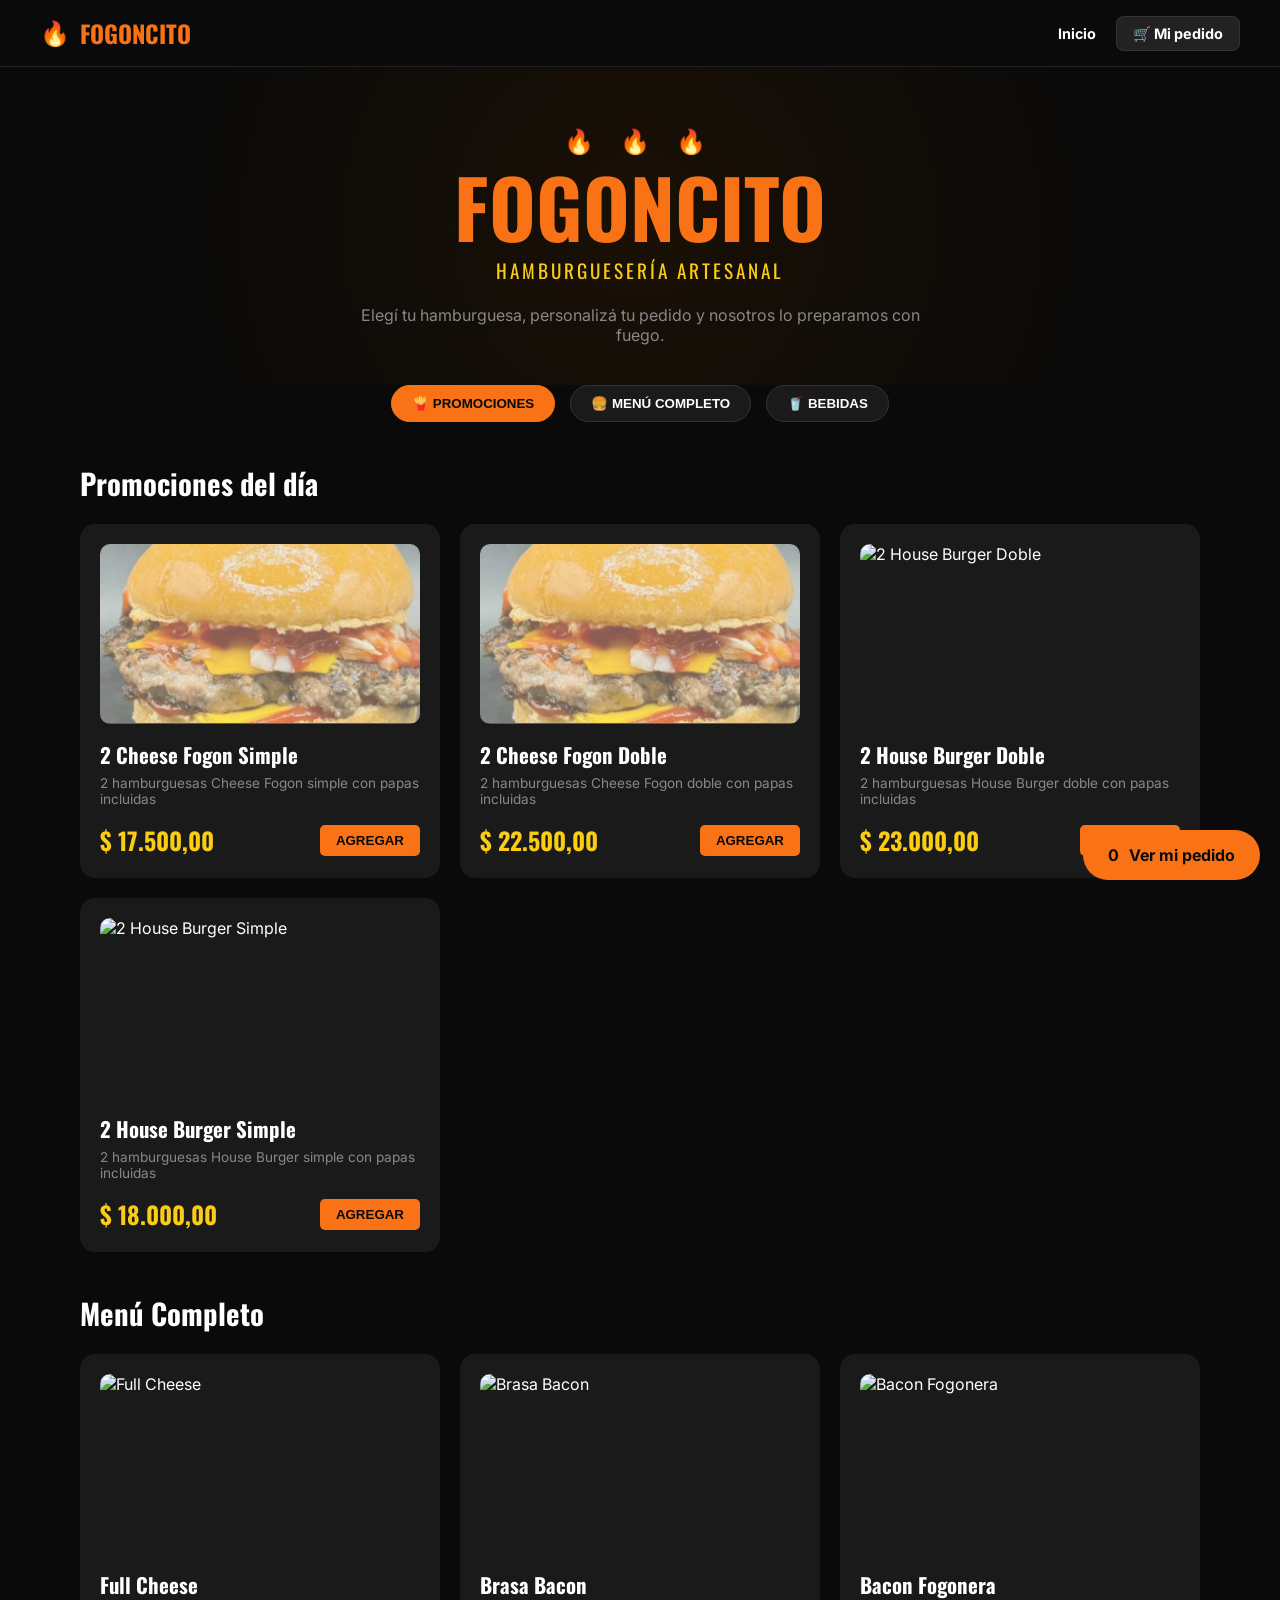
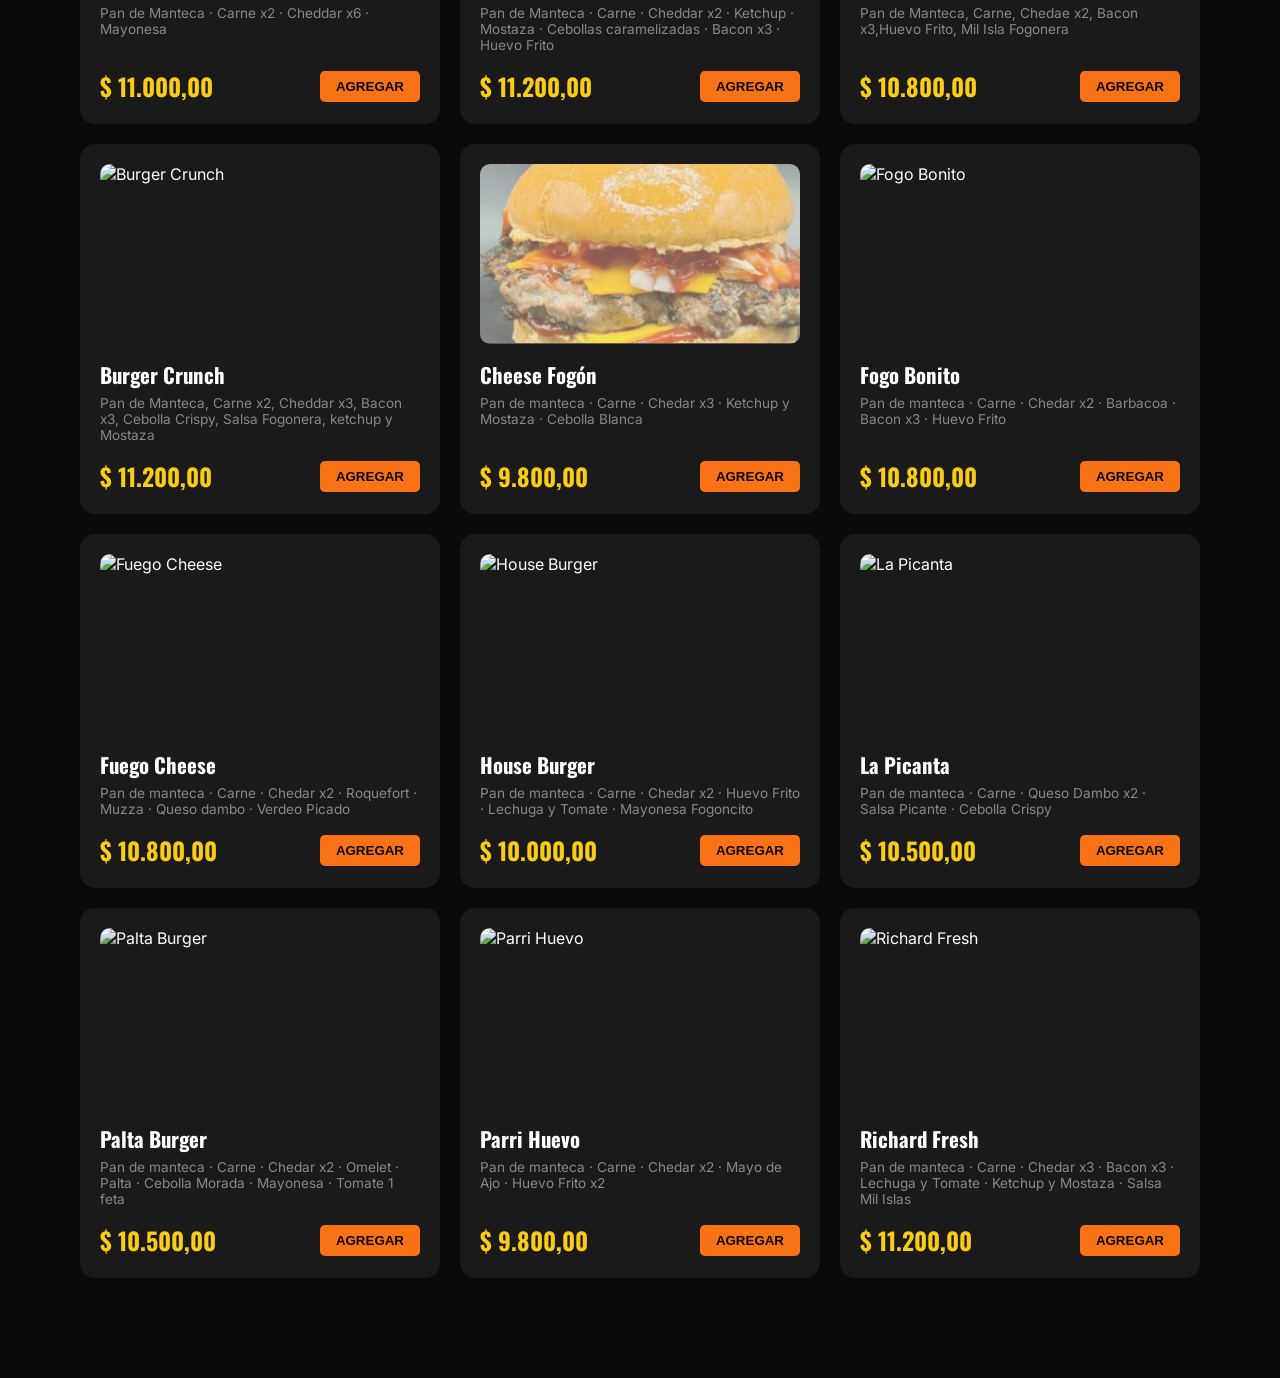
==== commit d1ddb244: "Arreglo de fuente" ====
--- a/index.html
+++ b/index.html
@@ -7,7 +7,6 @@
     <link rel="stylesheet" href="css/style.css">
 </head>
 <body>
-    <!-- HEADER -->
     <header>
         <div class="logo">
             <span class="logo-icon">🔥</span>
@@ -21,7 +20,6 @@
         </nav>
     </header>
 
-    <!-- HERO SECTION (La parte del medio de la Foto 2) -->
     <section class="hero">
         <div class="hero-iconos">🔥 🔥 🔥</div>
         <h1 class="hero-titulo">FOGONCITO</h1>
@@ -29,14 +27,12 @@
         <p class="hero-descripcion">Elegí tu hamburguesa, personalizá tu pedido y nosotros lo preparamos con fuego.</p>
     </section>
 
-    <!-- FILTROS -->
     <div class="filtros">
-        <button class="btn-filtro activo" onclick="filtrar('promos')">🍟 PROMOCIONES</button>
-        <button class="btn-filtro" onclick="filtrar('menu')">🍔 MENÚ COMPLETO</button>
-        <button class="btn-filtro" onclick="filtrar('bebidas')">🥤 BEBIDAS</button>
+        <button class="btn-filtro activo">🍟 PROMOCIONES</button>
+        <button class="btn-filtro">🍔 MENÚ COMPLETO</button>
+        <button class="btn-filtro">🥤 BEBIDAS</button>
     </div>
 
-    <!-- MAIN -->
     <main>
         <section id="promociones">
             <h2>Promociones del día</h2>
--- a/css/style.css
+++ b/css/style.css
@@ -7,7 +7,6 @@
     --amarillo: #facc15;
     --texto-blanco: #ffffff;
     --texto-gris: #888888;
-    --borde-sutil: #2a2a2a;
     --fuente-titulo: 'Oswald', sans-serif;
     --fuente-cuerpo: 'Inter', sans-serif;
 }
@@ -21,28 +20,16 @@
 }
 
 /* HEADER */
-header {
-    display: flex;
-    justify-content: space-between;
-    align-items: center;
-    padding: 15px 40px;
-    border-bottom: 1px solid var(--borde-sutil);
-}
-
+header { display: flex; justify-content: space-between; align-items: center; padding: 15px 40px; border-bottom: 1px solid #222; }
 .logo { display: flex; align-items: center; gap: 10px; }
 .logo-icon { font-size: 1.5rem; }
 header h1 { font-family: var(--fuente-titulo); color: var(--naranja-fuego); font-size: 1.5rem; }
-
 nav ul { list-style: none; display: flex; gap: 20px; align-items: center; }
 .nav-link { color: var(--texto-blanco); text-decoration: none; font-weight: bold; font-size: 0.9rem; }
 .btn-header { background-color: #222; color: var(--texto-blanco); text-decoration: none; padding: 8px 16px; border-radius: 8px; font-weight: bold; font-size: 0.9rem; border: 1px solid #333; }
 
 /* HERO */
-.hero {
-    text-align: center;
-    padding: 60px 20px 40px;
-    background: radial-gradient(circle at center, #1a1005 0%, var(--fondo-oscuro) 70%);
-}
+.hero { text-align: center; padding: 60px 20px 40px; background: radial-gradient(circle at center, #1a1005 0%, var(--fondo-oscuro) 70%); }
 .hero-iconos { font-size: 1.5rem; margin-bottom: 10px; letter-spacing: 10px; }
 .hero-titulo { font-family: var(--fuente-titulo); font-size: 5rem; color: var(--naranja-fuego); line-height: 1; margin-bottom: 10px; }
 .hero-subtitulo { font-family: var(--fuente-titulo); color: var(--amarillo); font-size: 1.2rem; letter-spacing: 3px; margin-bottom: 20px; }
@@ -58,7 +45,7 @@
 h2 { font-family: var(--fuente-titulo); margin-bottom: 20px; font-size: 1.8rem; }
 .grilla-productos { display: grid; grid-template-columns: repeat(auto-fit, minmax(280px, 1fr)); gap: 20px; margin-bottom: 40px; }
 
-/* TARJETAS */
+/* TARJETAS PRODUCTO */
 .tarjeta-producto { background-color: var(--fondo-tarjeta); border-radius: 15px; padding: 20px; display: flex; flex-direction: column; }
 .tarjeta-producto img { width: 100%; height: 180px; object-fit: cover; border-radius: 10px; margin-bottom: 15px; }
 .tarjeta-producto h3 { font-family: var(--fuente-titulo); font-size: 1.3rem; margin-bottom: 5px; }
@@ -71,117 +58,40 @@
 .carrito-flotante { position: fixed; bottom: 20px; right: 20px; background-color: var(--naranja-fuego); color: var(--fondo-oscuro); padding: 15px 25px; border-radius: 50px; font-weight: bold; display: flex; gap: 10px; }
 .carrito-flotante a { color: var(--fondo-oscuro); text-decoration: none; }
 
-/* ========================================= */
-/* ESTILOS CHECKOUT (PEDIDO.HTML)            */
-/* ========================================= */
-
-.checkout-container {
-    max-width: 800px;
-    margin: 40px auto;
-    padding: 0 20px;
-}
-
-.checkout-header {
-    display: flex;
-    align-items: center;
-    gap: 20px;
-    margin-bottom: 40px;
-}
-.btn-volver {
-    background-color: #222;
-    color: var(--texto-blanco);
-    text-decoration: none;
-    padding: 8px 16px;
-    border-radius: 20px;
-    font-size: 0.9rem;
-    border: 1px solid #333;
-}
-
-/* Tarjetas de Producto en el Carrito */
-.item-carrito {
-    background-color: var(--fondo-tarjeta);
-    border-radius: 12px;
-    padding: 20px;
-    display: flex;
-    justify-content: space-between;
-    align-items: center;
-    margin-bottom: 15px;
-}
-.item-info h3 { font-size: 1.1rem; margin-bottom: 4px; }
+/* CHECKOUT */
+.checkout-container { max-width: 800px; margin: 40px auto; padding: 0 20px 80px 20px; }
+.checkout-header { display: flex; align-items: center; gap: 20px; margin-bottom: 40px; }
+.btn-volver { background-color: #222; color: var(--texto-blanco); text-decoration: none; padding: 8px 16px; border-radius: 20px; font-size: 0.9rem; border: 1px solid #333; }
+.titulo-pagina { font-family: var(--fuente-titulo); font-size: 2.5rem; margin-bottom: 30px; }
+.item-carrito { background-color: var(--fondo-tarjeta); border-radius: 12px; padding: 20px; display: flex; justify-content: space-between; align-items: center; margin-bottom: 15px; border: 1px solid #222; }
+.item-info h3 { font-size: 1.1rem; margin-bottom: 4px; color: var(--texto-blanco); }
 .item-info p { color: var(--texto-gris); font-size: 0.85rem; }
 .item-controles { display: flex; align-items: center; gap: 15px; }
-.btn-cantidad { background-color: #333; color: white; border: none; width: 30px; height: 30px; border-radius: 50%; cursor: pointer; font-size: 1.2rem; }
-.item-precio { font-family: var(--fuente-titulo); color: var(--amarillo); font-size: 1.3rem; min-width: 80px; text-align: right; }
-
-/* Formularios */
-.seccion-titulo { font-family: var(--fuente-titulo); color: var(--naranja-fuego); font-size: 1.5rem; margin: 30px 0 15px; }
+.btn-cantidad { background-color: #333; color: var(--texto-blanco); border: none; width: 32px; height: 32px; border-radius: 50%; cursor: pointer; font-size: 1.2rem; display: flex; align-items: center; justify-content: center; transition: background 0.2s; }
+.btn-cantidad.sumar { background-color: var(--naranja-fuego); color: var(--fondo-oscuro); font-weight: bold; }
+.item-precio { font-family: var(--fuente-titulo); color: var(--amarillo); font-size: 1.3rem; min-width: 90px; text-align: right; }
+.seccion-titulo { font-family: var(--fuente-titulo); color: var(--naranja-fuego); font-size: 1.4rem; margin: 30px 0 15px; }
 .fila-inputs { display: flex; gap: 20px; margin-bottom: 20px; }
 .campo { flex: 1; display: flex; flex-direction: column; }
-.campo label { color: var(--texto-gris); font-size: 0.8rem; font-weight: bold; margin-bottom: 8px; text-transform: uppercase; }
-.campo input { background-color: #222; border: 1px solid #444; color: white; padding: 12px; border-radius: 8px; font-family: var(--fuente-cuerpo); }
+.campo label { color: var(--texto-gris); font-size: 0.75rem; font-weight: bold; margin-bottom: 8px; text-transform: uppercase; letter-spacing: 0.5px; }
+.campo input { background-color: #1e1e1e; border: 1px solid #333; color: var(--texto-blanco); padding: 14px; border-radius: 8px; font-family: var(--fuente-cuerpo); font-size: 0.95rem; transition: border 0.2s; }
+.campo input::placeholder { color: #666; }
 .campo input:focus { outline: none; border-color: var(--naranja-fuego); }
-
-/* Opciones de Delivery/Retiro y Pago */
-.opciones-grid { display: flex; gap: 20px; margin-bottom: 30px; }
-.opcion-card {
-    flex: 1;
-    background-color: var(--fondo-tarjeta);
-    border: 1px solid #333;
-    border-radius: 12px;
-    padding: 20px;
-    cursor: pointer;
-    transition: all 0.2s;
-}
+.opciones-grid { display: flex; gap: 15px; margin-bottom: 30px; }
+.opcion-card { flex: 1; background-color: var(--fondo-tarjeta); border: 1px solid #333; border-radius: 12px; padding: 20px; cursor: pointer; transition: all 0.2s; }
 .opcion-card:hover { border-color: #555; }
-.opcion-card.seleccionado {
-    border-color: var(--naranja-fuego);
-    background-color: #1f1309; /* Fondo sutil anaranjado */
-    box-shadow: 0 0 0 1px var(--naranja-fuego);
-}
+.opcion-card.seleccionado { border-color: var(--naranja-fuego); background-color: rgba(249, 115, 22, 0.05); box-shadow: 0 0 0 1px var(--naranja-fuego); }
 .opcion-card .icono { font-size: 1.5rem; margin-bottom: 10px; display: block; }
 .opcion-card h4 { font-size: 1rem; margin-bottom: 5px; }
 .opcion-card p { font-size: 0.8rem; color: var(--texto-gris); }
+.resumen-pago { background-color: var(--fondo-tarjeta); border-radius: 12px; padding: 25px; margin-top: 30px; margin-bottom: 20px; border: 1px solid #222; }
+.fila-resumen { display: flex; justify-content: space-between; margin-bottom: 12px; color: var(--texto-gris); font-size: 0.95rem; }
+.fila-resumen.total { color: var(--amarillo); font-family: var(--fuente-titulo); font-size: 1.5rem; margin-top: 15px; border-top: 1px solid #333; padding-top: 20px; }
+.contenedor-boton-confirmar { position: fixed; bottom: 0; left: 0; width: 100%; background-color: var(--fondo-oscuro); padding: 20px; border-top: 1px solid #222; display: flex; justify-content: center; z-index: 100; }
+.btn-confirmar { width: 100%; max-width: 760px; background: linear-gradient(90deg, #ef4444 0%, #f97316 100%); color: var(--fondo-oscuro); border: none; padding: 18px; border-radius: 12px; font-family: var(--fuente-titulo); font-size: 1.2rem; font-weight: bold; cursor: pointer; text-transform: uppercase; letter-spacing: 1px; transition: transform 0.2s; }
+.btn-confirmar:hover { transform: scale(1.02); }
 
-/* Resumen de pago */
-.resumen-pago {
-    background-color: var(--fondo-tarjeta);
-    border-radius: 12px;
-    padding: 20px;
-    margin-top: 30px;
-}
-.fila-resumen { display: flex; justify-content: space-between; margin-bottom: 10px; color: var(--texto-gris); font-size: 0.9rem; }
-.fila-resumen.total { color: var(--amarillo); font-family: var(--fuente-titulo); font-size: 1.4rem; margin-top: 15px; border-top: 1px solid #333; padding-top: 15px; }
-
-/* Botón de confirmar (Degradé) */
-.btn-confirmar {
-    width: 100%;
-    background: linear-gradient(90deg, #ef4444 0%, #f97316 100%);
-    color: var(--fondo-oscuro);
-    border: none;
-    padding: 18px;
-    border-radius: 12px;
-    font-family: var(--fuente-titulo);
-    font-size: 1.2rem;
-    font-weight: bold;
-    cursor: pointer;
-    margin-top: 20px;
-    text-transform: uppercase;
-    letter-spacing: 1px;
-}
-
-/* Alerta de dirección */
-.alerta-envio {
-    background-color: #1f1309;
-    border: 1px solid var(--naranja-fuego);
-    border-radius: 8px;
-    padding: 15px;
-    margin-bottom: 15px;
-}
-.alerta-envio strong { color: var(--naranja-fuego); }
-
-/* ========================================= */
-/* ESTILOS CONFIRMACIÓN                      */
-/* ========================================= */
+/* CONFIRMACIÓN */
 .confirmacion-container { text-align: center; max-width: 500px; margin: 60px auto; padding: 0 20px; }
 .confirmacion-titulo { font-family: var(--fuente-titulo); font-size: 4rem; line-height: 1; margin-bottom: 10px; }
 .confirmacion-sub { color: var(--texto-gris); margin-bottom: 40px; }
@@ -190,4 +100,9 @@
 .entrega-tiempo { font-family: var(--fuente-titulo); font-size: 5rem; color: var(--naranja-fuego); line-height: 1; margin: 20px 0; }
 .entrega-tiempo span { font-size: 1.5rem; color: var(--texto-gris); }
 .alerta-fuego { background-color: #1a1005; border: 1px solid var(--naranja-fuego); color: var(--naranja-fuego); padding: 15px; border-radius: 10px; font-size: 0.9rem; margin-bottom: 20px; }
-.btn-secundario { background-color: #222; color: white; border: none; padding: 15px; width: 100%; border-radius: 10px; font-family: var(--fuente-titulo); font-size: 1.1rem; cursor: pointer; text-decoration: none; display: block; }+.btn-secundario { background-color: #222; color: white; border: none; padding: 15px; width: 100%; border-radius: 10px; font-family: var(--fuente-titulo); font-size: 1.1rem; cursor: pointer; text-decoration: none; display: block; }
+
+@media (max-width: 600px) {
+    .fila-inputs, .opciones-grid { flex-direction: column; }
+    header { padding: 15px; flex-direction: column; gap: 10px; }
+}
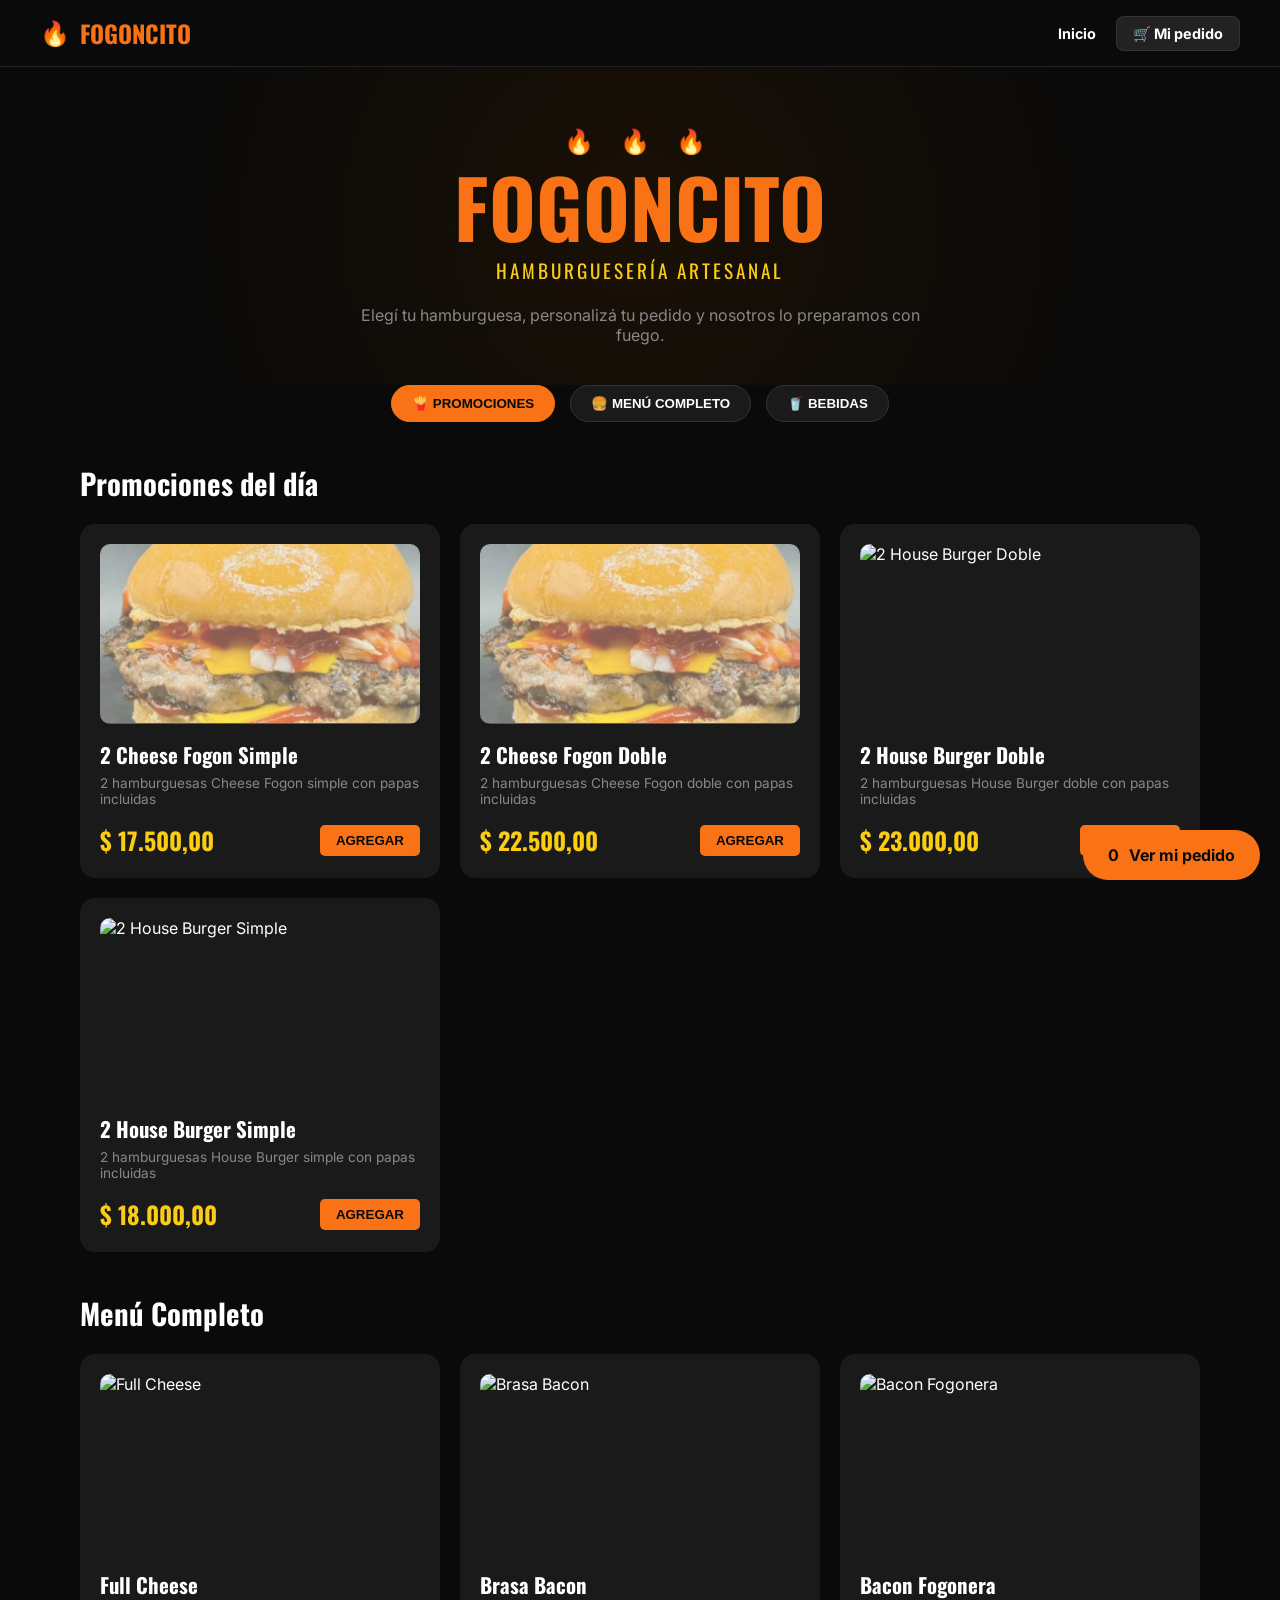
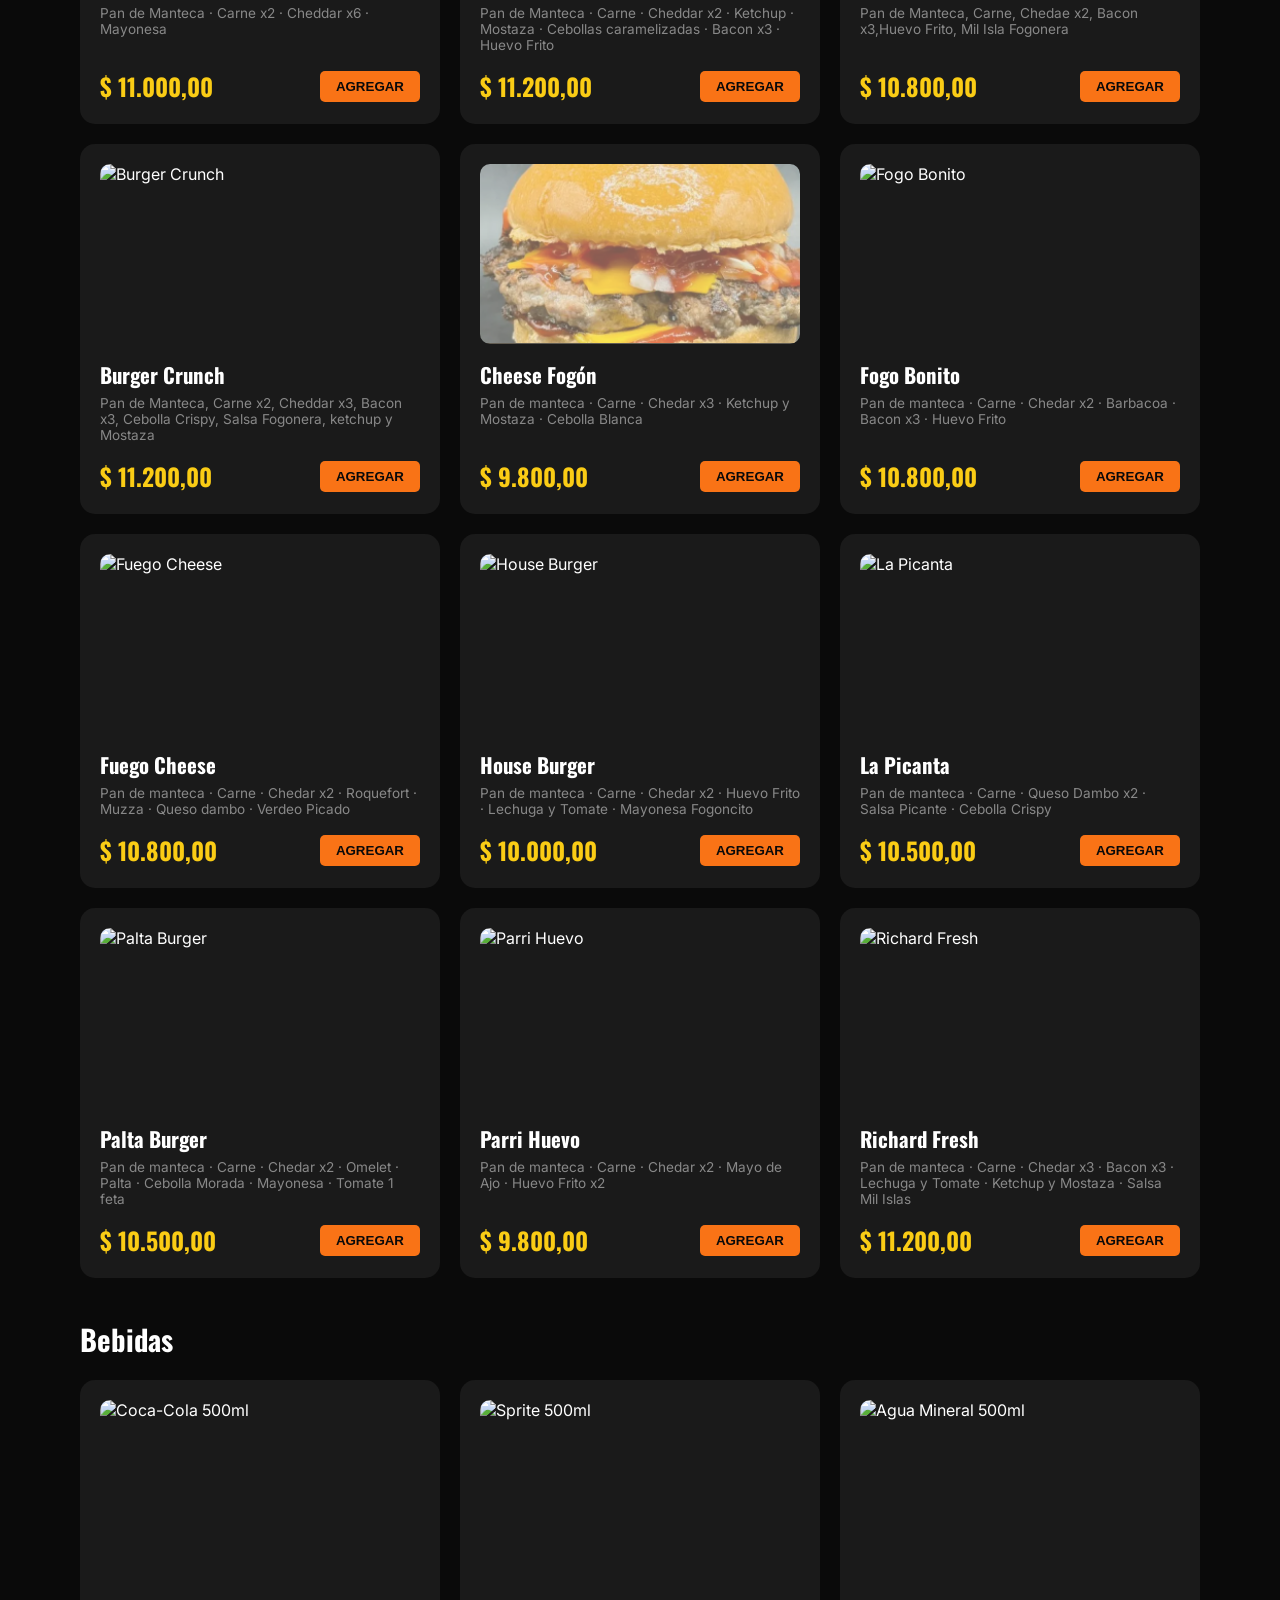
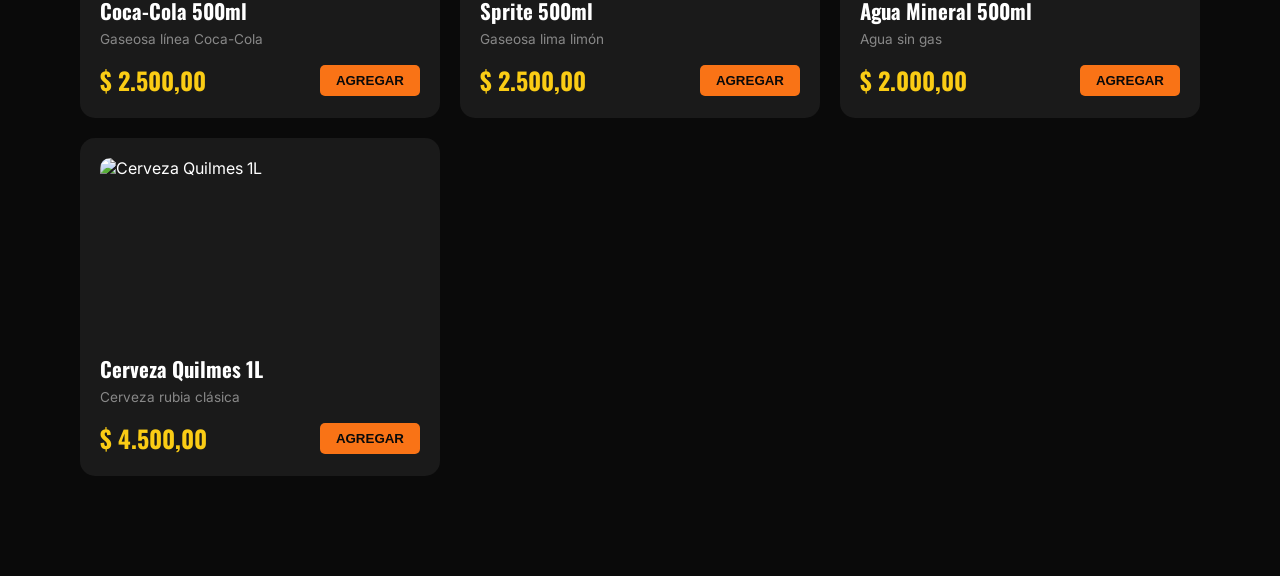
==== commit 30eb5a6e: "Menu completado y adicion del scroll" ====
--- a/index.html
+++ b/index.html
@@ -27,10 +27,11 @@
         <p class="hero-descripcion">Elegí tu hamburguesa, personalizá tu pedido y nosotros lo preparamos con fuego.</p>
     </section>
 
+    <!-- BOTONES DE FILTRO CON LA FUNCIÓN scrollA -->
     <div class="filtros">
-        <button class="btn-filtro activo">🍟 PROMOCIONES</button>
-        <button class="btn-filtro">🍔 MENÚ COMPLETO</button>
-        <button class="btn-filtro">🥤 BEBIDAS</button>
+        <button class="btn-filtro activo" onclick="scrollA('promociones', this)">🍟 PROMOCIONES</button>
+        <button class="btn-filtro" onclick="scrollA('menu-completo', this)">🍔 MENÚ COMPLETO</button>
+        <button class="btn-filtro" onclick="scrollA('bebidas', this)">🥤 BEBIDAS</button>
     </div>
 
     <main>
@@ -42,6 +43,12 @@
         <section id="menu-completo">
             <h2>Menú Completo</h2>
             <div class="grilla-productos" id="contenedor-menu"></div>
+        </section>
+
+        <!-- SECCIÓN DE BEBIDAS -->
+        <section id="bebidas">
+            <h2>Bebidas</h2>
+            <div class="grilla-productos" id="contenedor-bebidas"></div>
         </section>
     </main>
 
--- a/css/style.css
+++ b/css/style.css
@@ -55,11 +55,11 @@
 .btn-agregar { background-color: var(--naranja-fuego); color: var(--fondo-oscuro); border: none; padding: 8px 16px; border-radius: 5px; font-weight: bold; cursor: pointer; }
 
 /* CARRITO FLOTANTE */
-.carrito-flotante { position: fixed; bottom: 20px; right: 20px; background-color: var(--naranja-fuego); color: var(--fondo-oscuro); padding: 15px 25px; border-radius: 50px; font-weight: bold; display: flex; gap: 10px; }
+.carrito-flotante { position: fixed; bottom: 20px; right: 20px; background-color: var(--naranja-fuego); color: var(--fondo-oscuro); padding: 15px 25px; border-radius: 50px; font-weight: bold; display: flex; gap: 10px; z-index: 100; }
 .carrito-flotante a { color: var(--fondo-oscuro); text-decoration: none; }
 
 /* CHECKOUT */
-.checkout-container { max-width: 800px; margin: 40px auto; padding: 0 20px 80px 20px; }
+.checkout-container { max-width: 800px; margin: 40px auto; padding: 0 20px 100px 20px; }
 .checkout-header { display: flex; align-items: center; gap: 20px; margin-bottom: 40px; }
 .btn-volver { background-color: #222; color: var(--texto-blanco); text-decoration: none; padding: 8px 16px; border-radius: 20px; font-size: 0.9rem; border: 1px solid #333; }
 .titulo-pagina { font-family: var(--fuente-titulo); font-size: 2.5rem; margin-bottom: 30px; }
@@ -67,7 +67,7 @@
 .item-info h3 { font-size: 1.1rem; margin-bottom: 4px; color: var(--texto-blanco); }
 .item-info p { color: var(--texto-gris); font-size: 0.85rem; }
 .item-controles { display: flex; align-items: center; gap: 15px; }
-.btn-cantidad { background-color: #333; color: var(--texto-blanco); border: none; width: 32px; height: 32px; border-radius: 50%; cursor: pointer; font-size: 1.2rem; display: flex; align-items: center; justify-content: center; transition: background 0.2s; }
+.btn-cantidad { background-color: #333; color: var(--texto-blanco); border: none; width: 32px; height: 32px; border-radius: 50%; cursor: pointer; font-size: 1.2rem; display: flex; align-items: center; justify-content: center; }
 .btn-cantidad.sumar { background-color: var(--naranja-fuego); color: var(--fondo-oscuro); font-weight: bold; }
 .item-precio { font-family: var(--fuente-titulo); color: var(--amarillo); font-size: 1.3rem; min-width: 90px; text-align: right; }
 .seccion-titulo { font-family: var(--fuente-titulo); color: var(--naranja-fuego); font-size: 1.4rem; margin: 30px 0 15px; }
@@ -105,4 +105,8 @@
 @media (max-width: 600px) {
     .fila-inputs, .opciones-grid { flex-direction: column; }
     header { padding: 15px; flex-direction: column; gap: 10px; }
+}
+/* Ajuste para que el scroll no tape los títulos con el header */
+section {
+    scroll-margin-top: 20px;
 }
